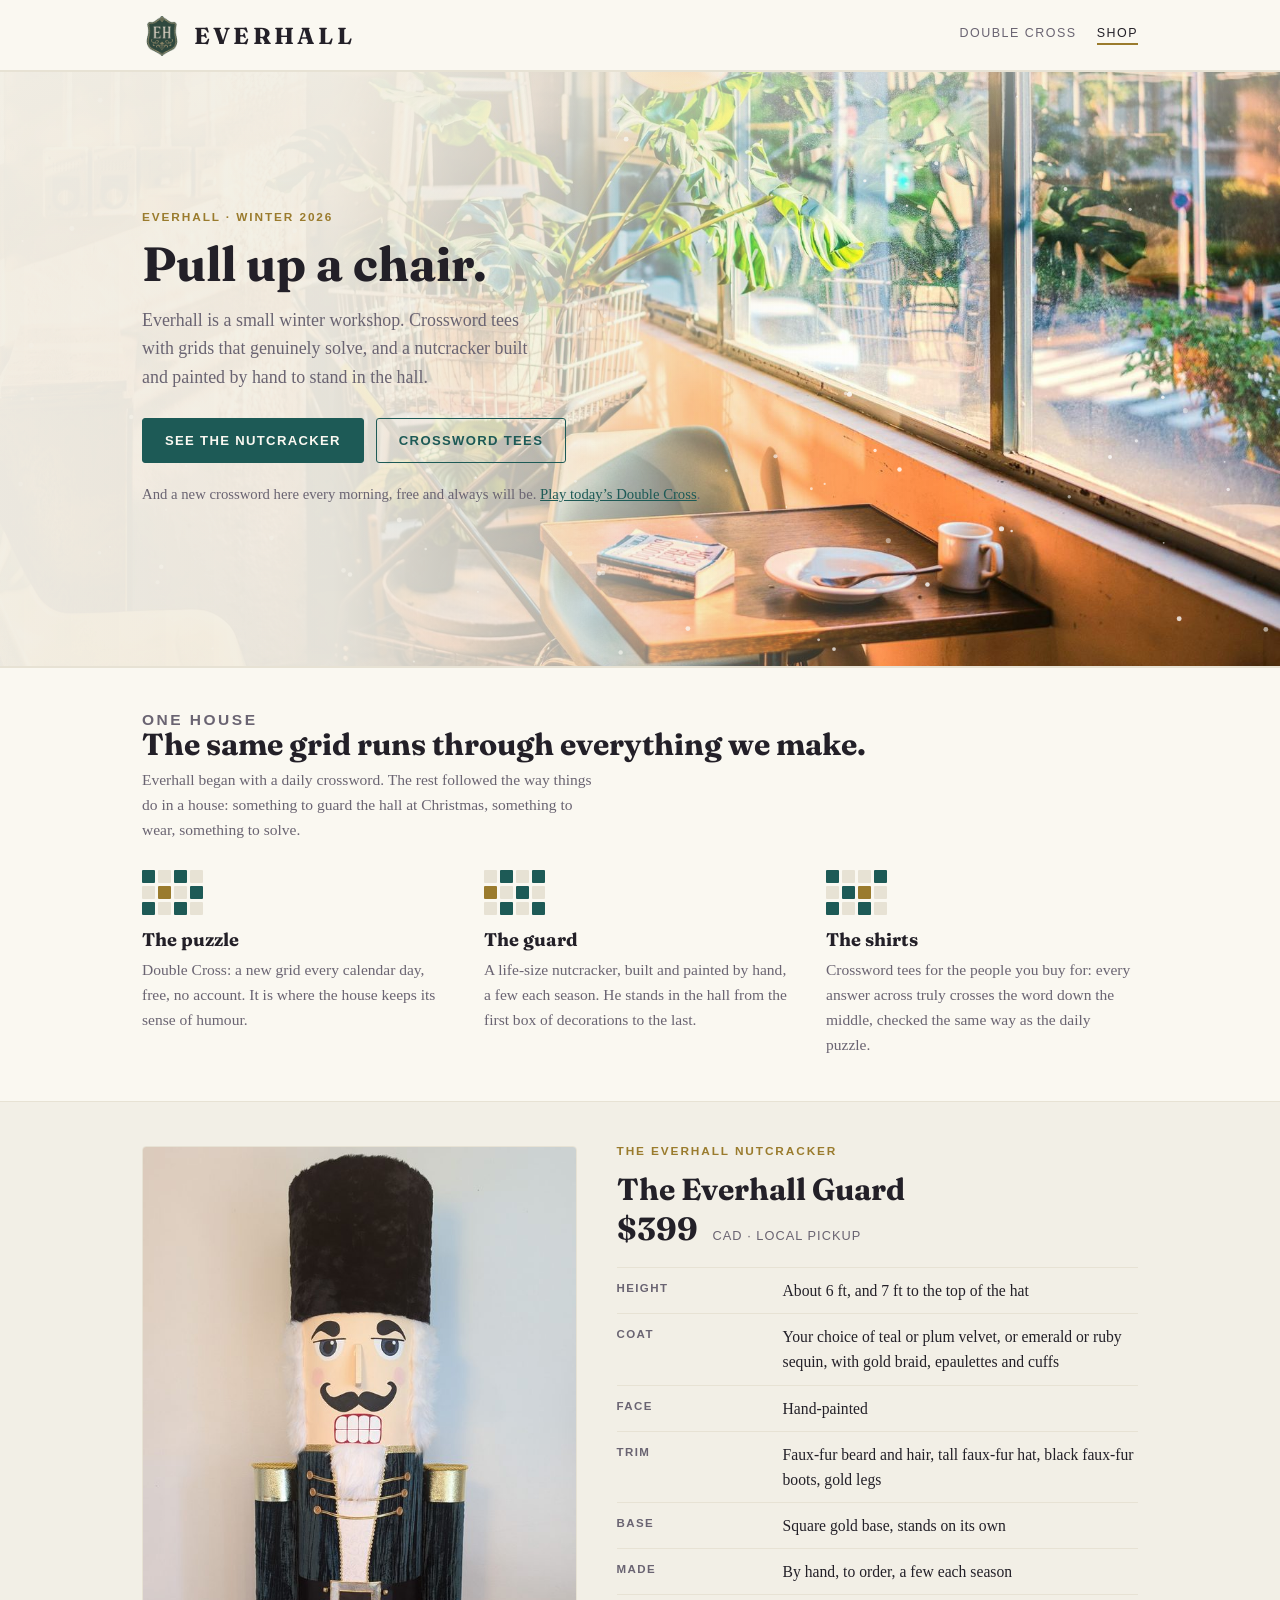
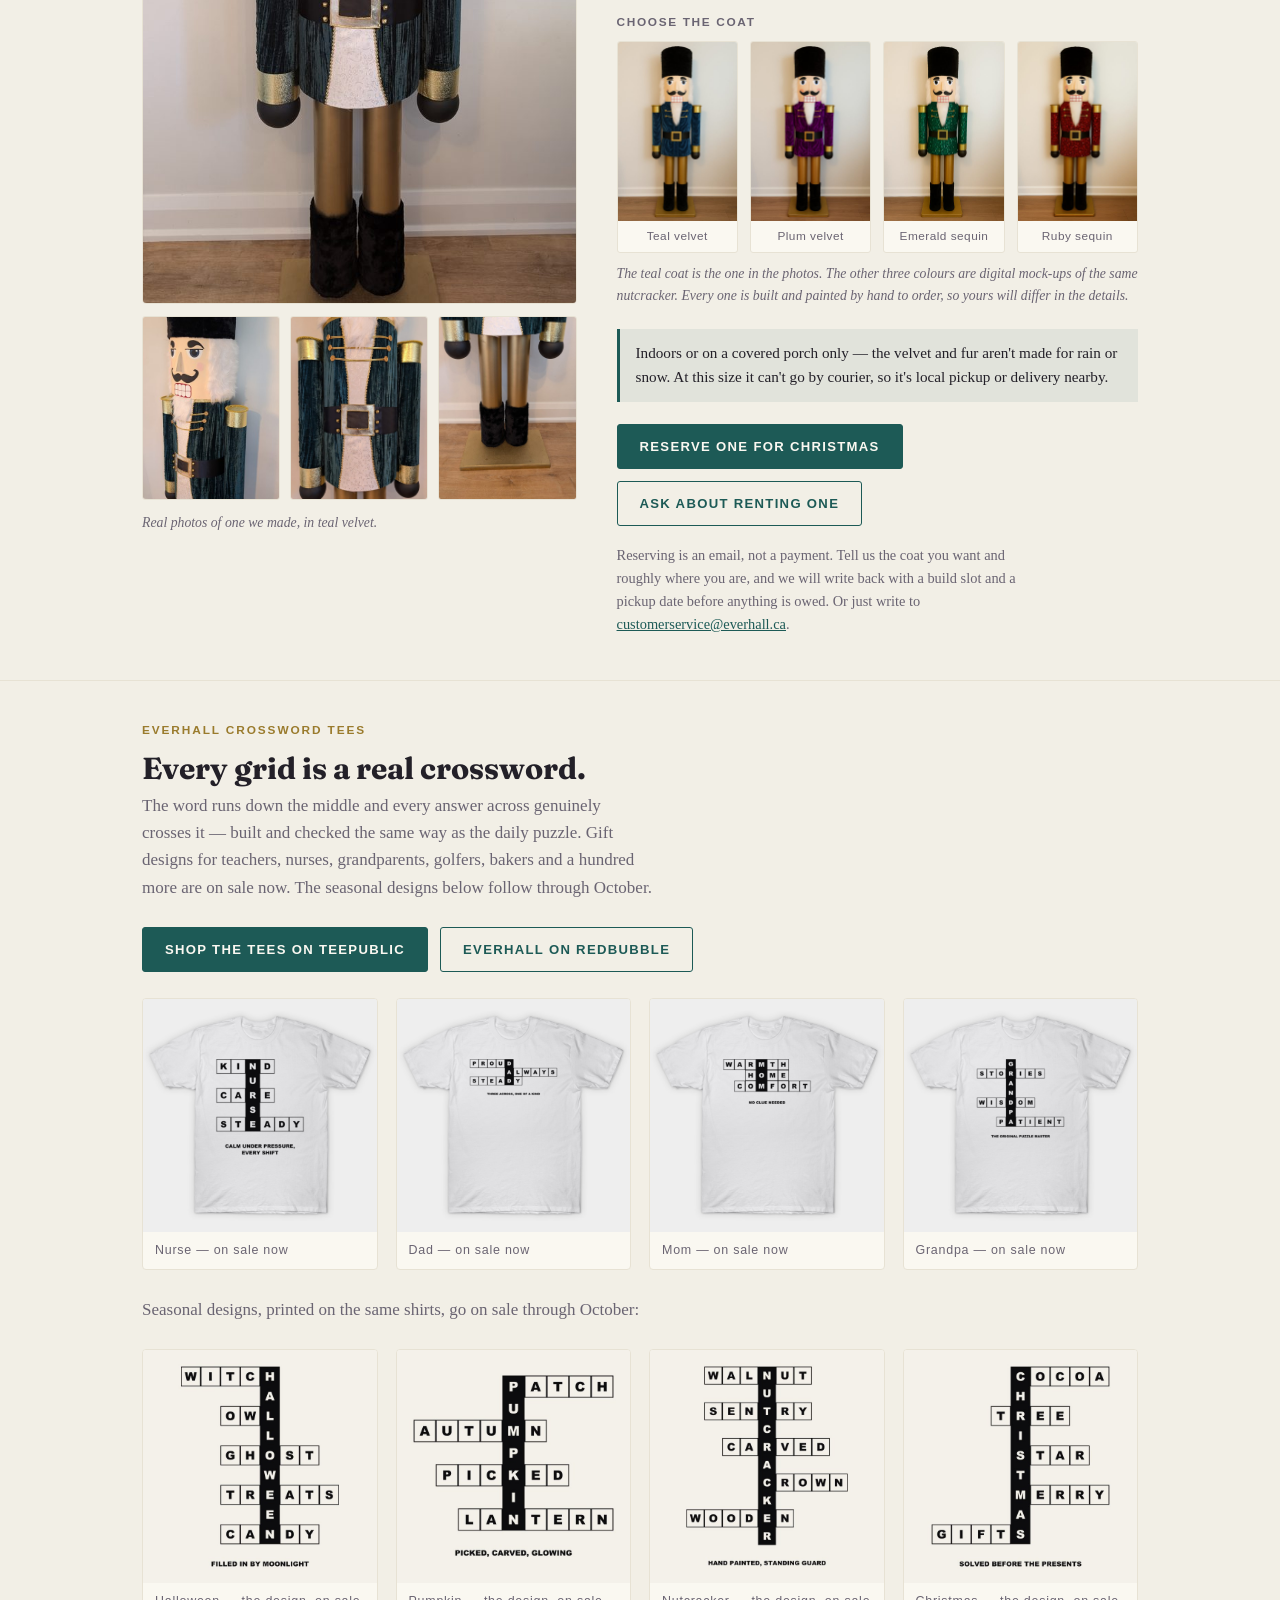
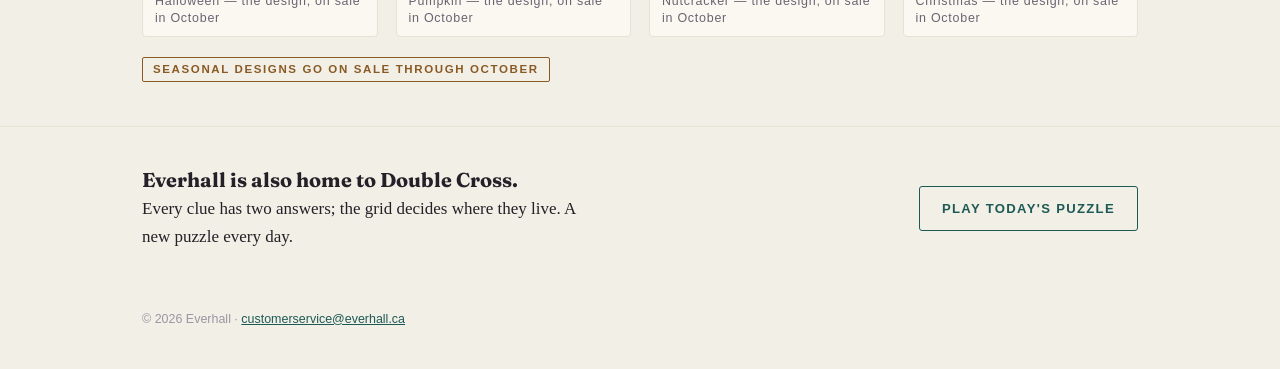
==== shop/index.html @ b8e269f8 "Shop: proper link preview A tall product photo cropped badly in a shared link. Use the hero, and fil" ====
<!doctype html>
<html lang="en">
<head>
<meta charset="utf-8">
<meta name="viewport" content="width=device-width, initial-scale=1">
<title>Everhall — Seasonal Shop</title>
<meta name="description" content="Six-foot hand-painted nutcrackers, made to order for the season, and crossword tees where every grid really works. From Everhall, home of Double Cross.">
<meta name="theme-color" content="#f2efe6">
<link rel="canonical" href="https://everhall.ca/shop/">
<link rel="icon" type="image/png" sizes="32x32" href="/shop/img/favicon-32.png">
<meta property="og:title" content="Everhall — Seasonal Shop">
<meta property="og:type" content="website">
<meta property="og:url" content="https://everhall.ca/shop/">
<meta property="og:description" content="Crossword tees with grids that genuinely solve, and a nutcracker built and painted by hand. From Everhall, home of Double Cross.">
<meta property="og:image" content="https://everhall.ca/shop/img/room-window.jpg">
<meta property="og:image:width" content="1800">
<meta property="og:image:height" content="900">
<meta name="twitter:card" content="summary_large_image">
<link rel="preconnect" href="https://fonts.googleapis.com">
<link rel="preconnect" href="https://fonts.gstatic.com" crossorigin>
<link rel="stylesheet" href="https://fonts.googleapis.com/css2?family=Fraunces:opsz,wght@9..144,500;9..144,700&display=swap">
<style>
:root{
  --paper:#f2efe6; --paper-hi:#faf8f1; --paper-dim:#e7e2d4;
  --ink:#232028; --ink-soft:#6a6472; --ink-faint:#9b95a4;
  --accent:#1d5a56; --accent-wash:#1d5a5614; --gold:#9a7b2d; --ochre:#8a5a24;
  --display:'Fraunces', Georgia, 'Iowan Old Style', serif;
  --serif:'Iowan Old Style','Palatino Linotype',Palatino,Georgia,serif;
  --sans:-apple-system,BlinkMacSystemFont,'Segoe UI',Roboto,Helvetica,Arial,sans-serif;
}
*{box-sizing:border-box}
html{background:var(--paper)}
body{margin:0;background:var(--paper);color:var(--ink);font:17px/1.6 var(--serif);-webkit-font-smoothing:antialiased}
a{color:var(--accent)}
a:focus-visible,.btn:focus-visible{outline:2px solid var(--accent);outline-offset:3px}
.wrap{max-width:1040px;margin:0 auto;padding:0 22px}

/* masthead */
header{border-bottom:1px solid var(--paper-dim);background:var(--paper-hi)}
header .wrap{display:flex;align-items:center;justify-content:space-between;gap:16px;padding-top:16px;padding-bottom:14px}
.mark{display:inline-flex;align-items:center;gap:12px;font:700 1.45rem/1 var(--display);letter-spacing:.14em;text-decoration:none;color:var(--ink)}
.mark img{width:40px;height:40px;display:block}
nav{display:flex;gap:20px;font:500 .78rem/1 var(--sans);letter-spacing:.12em;text-transform:uppercase}
nav a{text-decoration:none;color:var(--ink-soft)}
nav a[aria-current]{color:var(--ink);border-bottom:2px solid var(--gold);padding-bottom:3px}

/* intro */
.intro{padding-top:56px;padding-bottom:34px}
.eyebrow{font:600 .74rem/1 var(--sans);letter-spacing:.16em;text-transform:uppercase;color:var(--gold);margin:0 0 14px}
h1{font:700 clamp(2.1rem,5vw,3.3rem)/1.08 var(--display);margin:0 0 16px;text-wrap:balance;max-width:17ch}
.lede{font-size:1.12rem;color:var(--ink-soft);max-width:58ch;margin:0}

/* sections */
section{padding:44px 0;border-top:1px solid var(--paper-dim)}
h2{font:700 1.9rem/1.15 var(--display);margin:0 0 6px;text-wrap:balance}
.sub{color:var(--ink-soft);margin:0 0 26px;max-width:60ch}

/* the nutcracker */
.nut{display:grid;grid-template-columns:minmax(0,5fr) minmax(0,6fr);gap:40px;align-items:start}
.photo{background:var(--paper-hi);border:1px solid var(--paper-dim);border-radius:4px;padding:18px;display:flex;justify-content:center}
.photo img{display:block;max-height:560px;width:auto;max-width:100%}
.price{font:700 2rem/1 var(--display);margin:4px 0 4px}
.price small{font:500 .8rem/1 var(--sans);letter-spacing:.08em;text-transform:uppercase;color:var(--ink-soft);margin-left:8px}
.facts{list-style:none;padding:0;margin:22px 0;border-top:1px solid var(--paper-dim)}
.facts li{display:grid;grid-template-columns:9.5rem 1fr;gap:14px;padding:10px 0;border-bottom:1px solid var(--paper-dim);font-size:.98rem}
.facts b{font:600 .72rem/1.9 var(--sans);letter-spacing:.12em;text-transform:uppercase;color:var(--ink-soft)}
.gallery{display:grid;gap:12px;position:sticky;top:20px}
.photo.main{margin:0;padding:0;background:var(--paper-hi);border:1px solid var(--paper-dim);border-radius:4px;overflow:hidden}
.photo.main img{width:100%;height:auto;max-height:none;display:block}
.details{display:grid;grid-template-columns:repeat(3,minmax(0,1fr));gap:10px}
.details figure{margin:0;aspect-ratio:3/4;overflow:hidden;border:1px solid var(--paper-dim);border-radius:3px;background:var(--paper-hi)}
.details img{width:100%;height:100%;object-fit:cover;display:block}
.gallery .caveat{margin:0}
.coats-h{font:600 .74rem/1 var(--sans);letter-spacing:.14em;text-transform:uppercase;color:var(--ink-soft);margin:6px 0 12px}
.coats{display:grid;grid-template-columns:repeat(4,minmax(0,1fr));gap:12px}
.coats figure{margin:0;background:var(--paper-hi);border:1px solid var(--paper-dim);border-radius:3px;overflow:hidden}
.coats img{display:block;width:100%;height:auto}
.coats figcaption{font:500 .74rem/1.2 var(--sans);letter-spacing:.04em;color:var(--ink-soft);padding:8px 8px 9px;text-align:center}
.caveat{font-size:.86rem;color:var(--ink-soft);font-style:italic;margin:10px 0 22px}
@media (max-width:560px){.coats{grid-template-columns:repeat(2,minmax(0,1fr))}}
.note{background:var(--accent-wash);border-left:3px solid var(--accent);padding:12px 16px;font-size:.95rem;margin:0 0 22px}
.actions{display:flex;flex-wrap:wrap;gap:12px}
.btn{display:inline-block;font:600 .82rem/1 var(--sans);letter-spacing:.1em;text-transform:uppercase;text-decoration:none;padding:15px 22px;border-radius:3px;border:1.5px solid var(--accent)}
.btn.primary{background:var(--accent);color:var(--paper-hi)}
.btn.ghost{color:var(--accent);background:transparent}

/* tees */
.tees{display:grid;grid-template-columns:repeat(4,minmax(0,1fr));gap:18px}
.tee{margin:0;background:var(--paper-hi);border:1px solid var(--paper-dim);border-radius:4px;overflow:hidden}
.tee img{display:block;width:100%;height:auto}
.tee figcaption{font:500 .78rem/1.3 var(--sans);letter-spacing:.06em;color:var(--ink-soft);padding:10px 12px}
.how{font-size:.9rem;color:var(--ink-soft);margin:18px 0 0;max-width:56ch}
.soon{display:inline-block;font:600 .72rem/1 var(--sans);letter-spacing:.14em;text-transform:uppercase;color:var(--ochre);border:1px solid currentColor;padding:6px 10px;border-radius:2px;margin-top:20px}

/* hero: a garlanded shop window in daylight, lamps on inside, snow falling across it.
   Light treatment -- the headline is ink on paper, so the photograph stays as bright as it was
   shot instead of being dimmed to carry cream text. The snow sits UNDER the paper wash, which is
   why the flakes fade out on the left rather than speckling the words. */
.hero{position:relative;overflow:hidden;background:var(--paper);color:var(--ink);border-bottom:1px solid var(--paper-dim)}
.hero .scene{position:absolute;inset:0;width:100%;height:100%;object-fit:cover;object-position:62% 52%;display:block;z-index:0}
.hero canvas{position:absolute;inset:0;width:100%;height:100%;display:block;pointer-events:none;z-index:1}
.hero::after{content:'';position:absolute;inset:0;z-index:2;pointer-events:none;background:linear-gradient(90deg,rgba(242,239,230,.97) 0%,rgba(242,239,230,.94) 26%,rgba(242,239,230,.72) 44%,rgba(242,239,230,.18) 62%,rgba(242,239,230,0) 78%),linear-gradient(180deg,rgba(242,239,230,.5) 0%,rgba(242,239,230,0) 30%)}
.hero .wrap{position:relative;z-index:3;padding-top:clamp(64px,7.5vw,96px);padding-bottom:clamp(76px,9vw,116px)}
.hero h1{max-width:15ch;margin-bottom:16px;font-size:clamp(2rem,4.4vw,3rem)}
.hero .lede{max-width:46ch}
.hero .actions{margin-top:26px}
.hero .btn.primary{background:var(--accent);border-color:var(--accent);color:var(--paper-hi)}
.hero .under{margin:20px 0 0;font-size:.92rem;color:var(--ink-soft)}
@media (max-width:900px){.hero .lede{max-width:34ch}}
@media (max-width:760px){.hero .wrap{padding-top:52px;padding-bottom:72px}
  .hero .lede{max-width:none}
  .hero::after{background:linear-gradient(180deg,rgba(242,239,230,.97) 0%,rgba(242,239,230,.92) 52%,rgba(242,239,230,.6) 100%)}
  .hero .scene{object-position:58% 54%}}

/* one house: the thread between the three things */
.thread{background:var(--paper-hi)}
.thread .cols{display:grid;grid-template-columns:repeat(3,minmax(0,1fr));gap:30px;margin-top:28px}
.thread h3{font:700 1.14rem/1.25 var(--display);margin:14px 0 6px}
.thread p{margin:0;color:var(--ink-soft);font-size:.97rem}
.thread .sq{display:grid;grid-template-columns:repeat(4,13px);grid-auto-rows:13px;gap:3px}
.thread .sq i{background:var(--paper-dim);border-radius:1px}
.thread .sq i.on{background:var(--accent)}
.thread .sq i.gold{background:var(--gold)}
@media (max-width:760px){.thread .cols{grid-template-columns:1fr;gap:24px}}

/* play */
.play{padding:40px 0 60px;border-top:1px solid var(--paper-dim)}
.play .wrap{display:flex;flex-wrap:wrap;align-items:center;justify-content:space-between;gap:18px}
.play p{margin:0;max-width:52ch}
.play strong{font:700 1.25rem/1.3 var(--display)}
footer{font:500 .78rem/1.5 var(--sans);color:var(--ink-faint);padding:0 0 40px}

@media (max-width:760px){
  .nut{grid-template-columns:1fr;gap:26px}
  .gallery{position:static}
  .tees{grid-template-columns:repeat(2,minmax(0,1fr))}
  .facts li{grid-template-columns:7.5rem 1fr}
}
</style>
</head>
<body>

<header>
  <div class="wrap">
    <a class="mark" href="/shop/"><img src="img/everhall-crest-96.png" alt="" width="40" height="40">EVERHALL</a>
    <nav aria-label="Everhall">
      <a href="/">Double Cross</a>
      <a href="/shop/" aria-current="page">Shop</a>
    </nav>
  </div>
</header>

<main>
  <section class="hero" aria-label="Everhall">
    <canvas id="snow" aria-hidden="true"></canvas>
    <img class="scene" src="img/room-window.jpg"
         srcset="img/room-window-sm.jpg 1000w, img/room-window.jpg 1800w" sizes="100vw"
         width="1800" height="900" fetchpriority="high"
         alt="A table by a cafe window on a winter afternoon: a mug, a folded magazine and a spill of plants">
    <div class="wrap">
      <p class="eyebrow">Everhall &middot; winter 2026</p>
      <h1>Pull up a chair.</h1>
      <p class="lede">Everhall is a small winter workshop. Crossword tees with grids that genuinely
      solve, and a nutcracker built and painted by hand to stand in the hall.</p>
      <div class="actions">
        <a class="btn primary" href="#nutcracker">See the nutcracker</a>
        <a class="btn ghost" href="#tees">Crossword tees</a>
      </div>
      <p class="under">And a new crossword here every morning, free and always will be. <a href="/">Play today&rsquo;s Double Cross</a>.</p>
    </div>
  </section>

  <section class="thread">
    <div class="wrap">
      <p class="eyebrow">One house</p>
      <h2>The same grid runs through everything we make.</h2>
      <p class="sub">Everhall began with a daily crossword. The rest followed the way things do in a house:
      something to guard the hall at Christmas, something to wear, something to solve.</p>
      <div class="cols">
        <div>
          <div class="sq" aria-hidden="true"><i class="on"></i><i></i><i class="on"></i><i></i><i></i><i class="gold"></i><i></i><i class="on"></i><i class="on"></i><i></i><i class="on"></i><i></i></div>
          <h3>The puzzle</h3>
          <p>Double Cross: a new grid every calendar day, free, no account. It is where the house keeps its
          sense of humour.</p>
        </div>
        <div>
          <div class="sq" aria-hidden="true"><i></i><i class="on"></i><i></i><i class="on"></i><i class="gold"></i><i></i><i class="on"></i><i></i><i></i><i class="on"></i><i></i><i class="on"></i></div>
          <h3>The guard</h3>
          <p>A life-size nutcracker, built and painted by hand, a few each season. He stands in the hall from
          the first box of decorations to the last.</p>
        </div>
        <div>
          <div class="sq" aria-hidden="true"><i class="on"></i><i></i><i></i><i class="on"></i><i></i><i class="on"></i><i class="gold"></i><i></i><i class="on"></i><i></i><i class="on"></i><i></i></div>
          <h3>The shirts</h3>
          <p>Crossword tees for the people you buy for: every answer across truly crosses the word down the
          middle, checked the same way as the daily puzzle.</p>
        </div>
      </div>
    </div>
  </section>

  <section id="nutcracker">
    <div class="wrap nut">
      <div class="gallery">
        <figure class="photo main"><img src="img/nut-front.jpg" alt="The Everhall nutcracker in teal velvet, standing about six feet tall in a living room" width="630" height="1100"></figure>
        <div class="details">
          <figure><img src="img/nut-angle.jpg" alt="Three-quarter view showing the hand-painted face and faux-fur beard" width="354" height="800" loading="lazy"></figure>
          <figure><img src="img/nut-coat.jpg" alt="Close-up of the teal velvet coat, gold braid, epaulettes and belt buckle" width="717" height="800" loading="lazy"></figure>
          <figure><img src="img/nut-base.jpg" alt="Gold legs, black faux-fur boots and the square gold base" width="753" height="800" loading="lazy"></figure>
        </div>
        <p class="caveat">Real photos of one we made, in teal velvet.</p>
      </div>
      <div>
        <p class="eyebrow">The Everhall Nutcracker</p>
        <h2>The Everhall Guard</h2>
        <p class="price">$399 <small>CAD · local pickup</small></p>

        <ul class="facts">
          <li><b>Height</b><span>About 6 ft, and 7 ft to the top of the hat</span></li>
          <li><b>Coat</b><span>Your choice of teal or plum velvet, or emerald or ruby sequin, with gold braid, epaulettes and cuffs</span></li>
          <li><b>Face</b><span>Hand-painted</span></li>
          <li><b>Trim</b><span>Faux-fur beard and hair, tall faux-fur hat, black faux-fur boots, gold legs</span></li>
          <li><b>Base</b><span>Square gold base, stands on its own</span></li>
          <li><b>Made</b><span>By hand, to order, a few each season</span></li>
        </ul>

        <h3 class="coats-h">Choose the coat</h3>
        <div class="coats">
          <figure><img src="img/coat-teal.jpg" alt="The Everhall nutcracker, coat digitally mocked up in a teal velvet coat" width="480" height="720" loading="lazy"><figcaption>Teal velvet</figcaption></figure>
          <figure><img src="img/coat-plum.jpg" alt="The Everhall nutcracker, coat digitally mocked up in a plum velvet coat" width="480" height="720" loading="lazy"><figcaption>Plum velvet</figcaption></figure>
          <figure><img src="img/coat-emerald.jpg" alt="The Everhall nutcracker, coat digitally mocked up in an emerald sequin coat" width="480" height="720" loading="lazy"><figcaption>Emerald sequin</figcaption></figure>
          <figure><img src="img/coat-ruby.jpg" alt="The Everhall nutcracker, coat digitally mocked up in a ruby sequin coat" width="480" height="720" loading="lazy"><figcaption>Ruby sequin</figcaption></figure>
        </div>
        <p class="caveat">The teal coat is the one in the photos. The other three colours are digital mock-ups
        of the same nutcracker. Every one is built and painted by hand to order, so yours will differ in the details.</p>

        <p class="note">Indoors or on a covered porch only — the velvet and fur aren't made for rain or snow.
        At this size it can't go by courier, so it's local pickup or delivery nearby.</p>

        <div class="actions">
          <a class="btn primary" href="mailto:customerservice@everhall.ca?subject=Nutcracker%20reservation&amp;body=Which%20coat%3A%20teal%20velvet%20%2F%20plum%20velvet%20%2F%20emerald%20sequin%20%2F%20ruby%20sequin%0D%0AWhere%20you%20are%20%28town%20or%20area%29%3A%0D%0AWhen%20you%20would%20like%20it%20by%3A%0D%0A%0D%0AAnything%20else%3A%0D%0A">Reserve one for Christmas</a>
          <a class="btn ghost" href="mailto:customerservice@everhall.ca?subject=Nutcracker%20rental&amp;body=Which%20coat%20you%20would%20like%3A%0D%0AWhere%20you%20are%20%28town%20or%20area%29%3A%0D%0ADates%20you%20need%20it%3A%0D%0A%0D%0AWhat%20it%20is%20for%20%28shop%2C%20party%2C%20photos%29%3A%0D%0A">Ask about renting one</a>
        </div>
        <p class="how">Reserving is an email, not a payment. Tell us the coat you want and roughly where you
        are, and we will write back with a build slot and a pickup date before anything is owed. Or just write to
        <a href="mailto:customerservice@everhall.ca">customerservice@everhall.ca</a>.</p>
      </div>
    </div>
  </section>

  <section id="tees">
    <div class="wrap">
      <p class="eyebrow">Everhall crossword tees</p>
      <h2>Every grid is a real crossword.</h2>
      <p class="sub">The word runs down the middle and every answer across genuinely crosses it — built and
      checked the same way as the daily puzzle. Gift designs for teachers, nurses, grandparents, golfers,
      bakers and a hundred more are on sale now. The seasonal designs below follow through October.</p>
      <div class="actions" style="margin:0 0 26px">
        <a class="btn primary" href="https://www.teepublic.com/user/everhall">Shop the tees on TeePublic</a>
        <a class="btn ghost" href="https://www.redbubble.com/people/everhall/shop">Everhall on Redbubble</a>
      </div>
      <div class="tees">
        <figure class="tee"><a href="https://www.teepublic.com/t-shirt/99139245-nurse-crossword-puzzle-grid-gift"><img src="img/shirt-nurse.jpg" alt="White t-shirt printed with a crossword built on the word NURSE" width="630" height="630" loading="lazy"></a><figcaption>Nurse &mdash; on sale now</figcaption></figure>
        <figure class="tee"><a href="https://www.teepublic.com/t-shirt/99138110-dad-crossword-puzzle-grid-gift"><img src="img/shirt-dad.jpg" alt="White t-shirt printed with a crossword built on the word DAD" width="630" height="630" loading="lazy"></a><figcaption>Dad &mdash; on sale now</figcaption></figure>
        <figure class="tee"><a href="https://www.teepublic.com/t-shirt/99138108-mom-crossword-puzzle-grid-gift"><img src="img/shirt-mom.jpg" alt="White t-shirt printed with a crossword built on the word MOM" width="630" height="630" loading="lazy"></a><figcaption>Mom &mdash; on sale now</figcaption></figure>
        <figure class="tee"><a href="https://www.teepublic.com/t-shirt/99138107-grandpa-crossword-puzzle-grid-gift"><img src="img/shirt-grandpa.jpg" alt="White t-shirt printed with a crossword built on the word GRANDPA" width="630" height="630" loading="lazy"></a><figcaption>Grandpa &mdash; on sale now</figcaption></figure>
      </div>
      <p class="sub" style="margin-top:26px">Seasonal designs, printed on the same shirts, go on sale through October:</p>
      <div class="tees">
        <figure class="tee"><img src="img/art-halloween.jpg" alt="Crossword design built on the word HALLOWEEN" width="630" height="630" loading="lazy"><figcaption>Halloween &mdash; the design, on sale in October</figcaption></figure>
        <figure class="tee"><img src="img/art-pumpkin.jpg" alt="Crossword design built on the word PUMPKIN" width="630" height="630" loading="lazy"><figcaption>Pumpkin &mdash; the design, on sale in October</figcaption></figure>
        <figure class="tee"><img src="img/art-nutcracker.jpg" alt="Crossword design built on the word NUTCRACKER" width="630" height="630" loading="lazy"><figcaption>Nutcracker &mdash; the design, on sale in October</figcaption></figure>
        <figure class="tee"><img src="img/art-christmas.jpg" alt="Crossword design built on the word CHRISTMAS" width="630" height="630" loading="lazy"><figcaption>Christmas &mdash; the design, on sale in October</figcaption></figure>
      </div>
      <span class="soon">Seasonal designs go on sale through October</span>
    </div>
  </section>
</main>

<div class="play">
  <div class="wrap">
    <p><strong>Everhall is also home to Double Cross.</strong><br>
    Every clue has two answers; the grid decides where they live. A new puzzle every day.</p>
    <a class="btn ghost" href="/">Play today's puzzle</a>
  </div>
</div>

<footer><div class="wrap">© 2026 Everhall · <a href="mailto:customerservice@everhall.ca">customerservice@everhall.ca</a></div></footer>
<script>
(function () {

  var c = document.getElementById('snow');
  if (!c || !c.getContext) return;
  var reduce = window.matchMedia('(prefers-reduced-motion: reduce)');
  var ctx = c.getContext('2d'), flakes = [], raf = null, w = 0, h = 0;
  function size() {
    var r = c.getBoundingClientRect(), d = Math.min(window.devicePixelRatio || 1, 2);
    w = r.width; h = r.height;
    c.width = Math.round(w * d); c.height = Math.round(h * d);
    ctx.setTransform(d, 0, 0, d, 0, 0);
    var n = Math.round(Math.min(90, w / 14));
    flakes = [];
    for (var i = 0; i < n; i++) {
      flakes.push({ x: Math.random() * w, y: Math.random() * h, r: 0.7 + Math.random() * 1.9,
                    s: 0.18 + Math.random() * 0.5, d: Math.random() * 6.28,
                    o: 0.45 + Math.random() * 0.45 });
    }
  }
  function frame() {
    ctx.clearRect(0, 0, w, h);
    for (var i = 0; i < flakes.length; i++) {
      var f = flakes[i];
      f.y += f.s; f.d += 0.006; f.x += Math.sin(f.d) * 0.25;
      if (f.y > h + 4) { f.y = -4; f.x = Math.random() * w; }
      ctx.globalAlpha = f.o; ctx.fillStyle = '#ffffff';
      ctx.beginPath(); ctx.arc(f.x, f.y, f.r, 0, 6.283); ctx.fill();
    }
    ctx.globalAlpha = 1;
    raf = requestAnimationFrame(frame);
  }
  function start() {
    if (raf || reduce.matches || document.hidden) return;
    size(); raf = requestAnimationFrame(frame);
  }
  function stop() {
    if (raf) { cancelAnimationFrame(raf); raf = null; }
    if (w && h) ctx.clearRect(0, 0, w, h);
  }
  window.addEventListener('resize', function () { if (raf) { stop(); start(); } });
  document.addEventListener('visibilitychange', function () { if (document.hidden) { stop(); } else { start(); } });
  if (reduce.addEventListener) {
    reduce.addEventListener('change', function () { if (reduce.matches) { stop(); } else { start(); } });
  }
  start();
})();
</script>
</body>
</html>
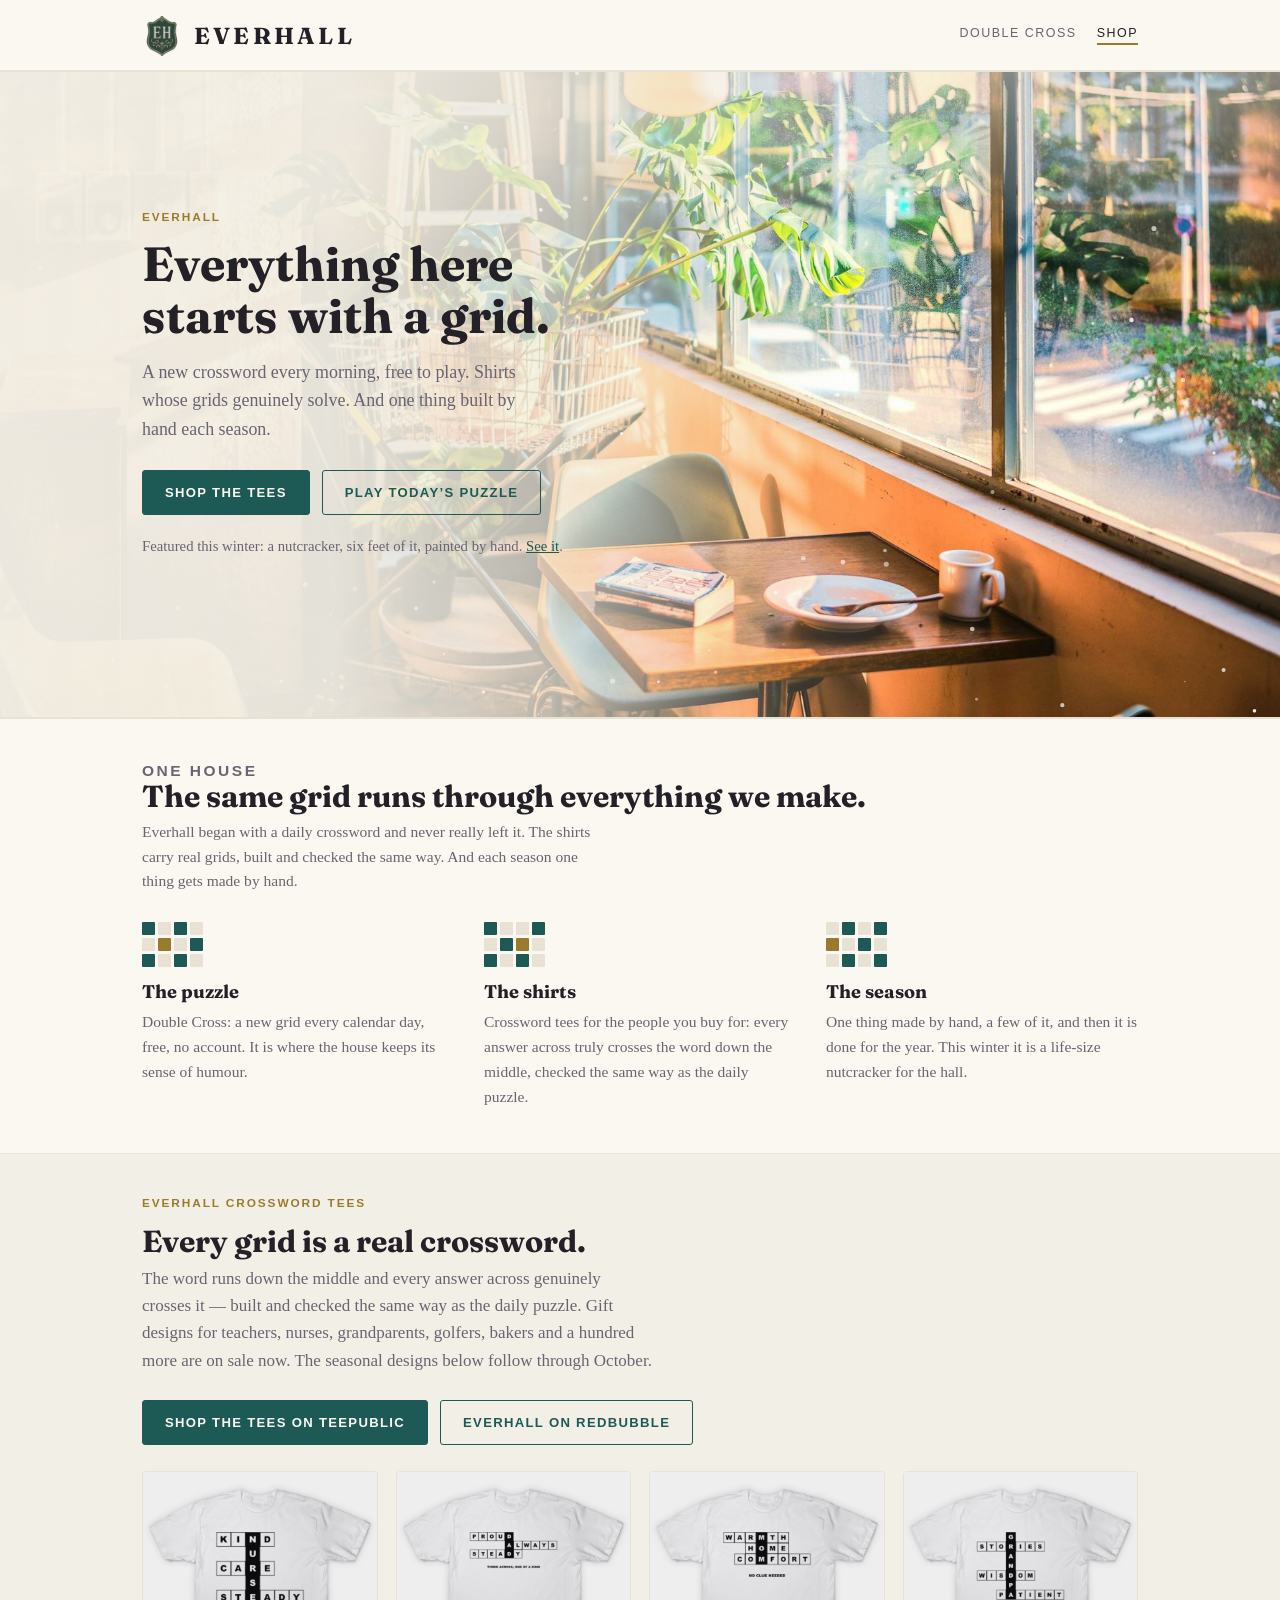
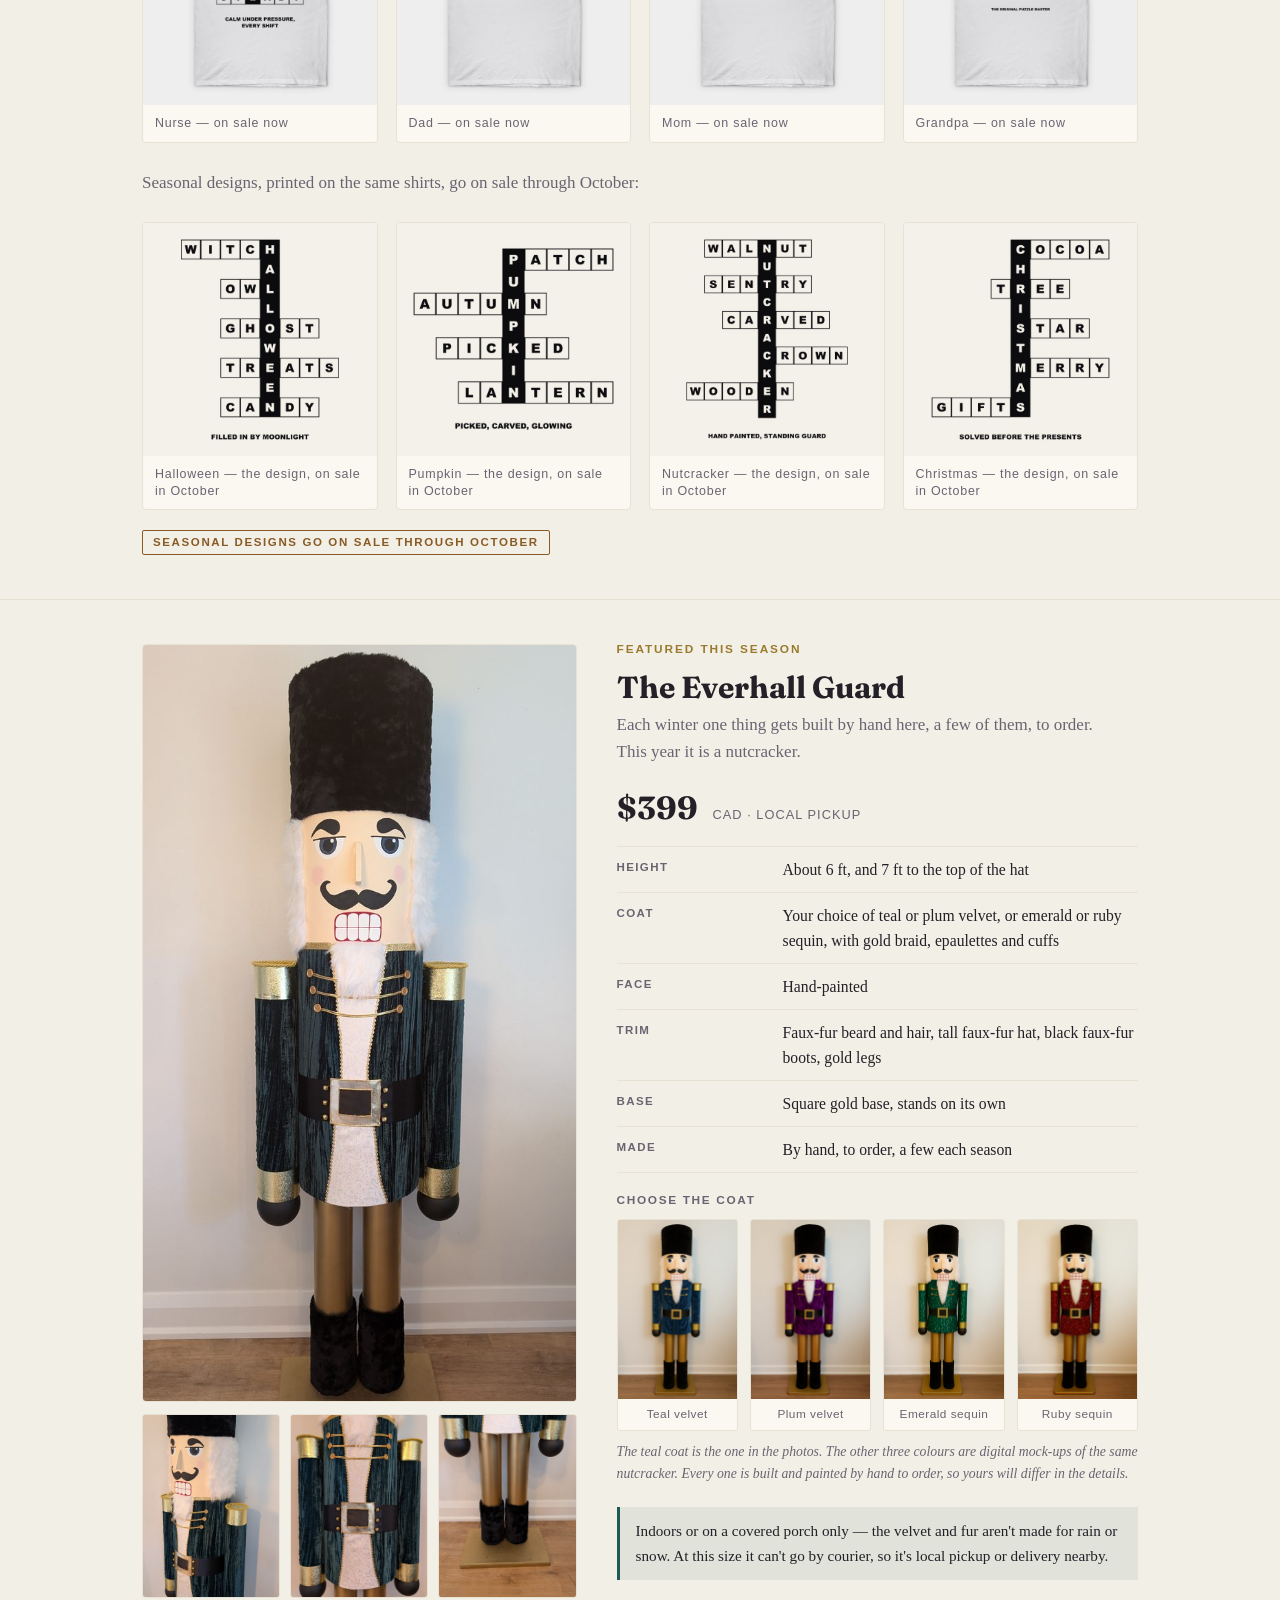
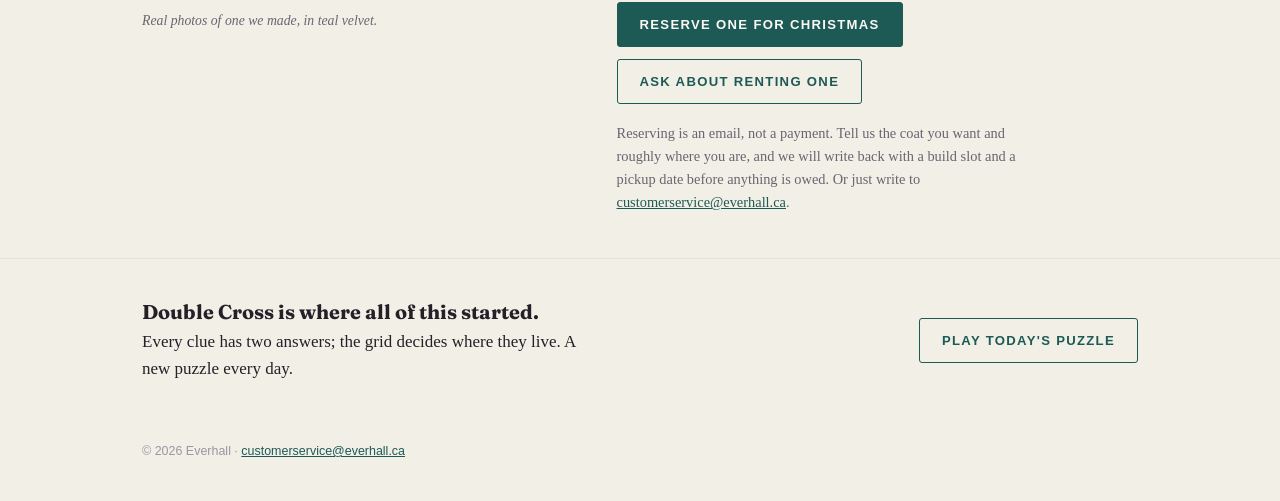
==== commit bbd4e65b: "Shop: Everhall is the grid, the nutcracker is this season's feature The intro kept introducing a win" ====
--- a/shop/index.html
+++ b/shop/index.html
@@ -158,15 +158,16 @@
          width="1800" height="900" fetchpriority="high"
          alt="A table by a cafe window on a winter afternoon: a mug, a folded magazine and a spill of plants">
     <div class="wrap">
-      <p class="eyebrow">Everhall &middot; winter 2026</p>
-      <h1>Pull up a chair.</h1>
-      <p class="lede">Everhall is a small winter workshop. Crossword tees with grids that genuinely
-      solve, and a nutcracker built and painted by hand to stand in the hall.</p>
+      <p class="eyebrow">Everhall</p>
+      <h1>Everything here starts with a grid.</h1>
+      <p class="lede">A new crossword every morning, free to play. Shirts whose grids genuinely solve.
+      And one thing built by hand each season.</p>
       <div class="actions">
-        <a class="btn primary" href="#nutcracker">See the nutcracker</a>
-        <a class="btn ghost" href="#tees">Crossword tees</a>
-      </div>
-      <p class="under">And a new crossword here every morning, free and always will be. <a href="/">Play today&rsquo;s Double Cross</a>.</p>
+        <a class="btn primary" href="#tees">Shop the tees</a>
+        <a class="btn ghost" href="/">Play today&rsquo;s puzzle</a>
+      </div>
+      <p class="under">Featured this winter: a nutcracker, six feet of it, painted by hand.
+      <a href="#nutcracker">See it</a>.</p>
     </div>
   </section>
 
@@ -174,8 +175,8 @@
     <div class="wrap">
       <p class="eyebrow">One house</p>
       <h2>The same grid runs through everything we make.</h2>
-      <p class="sub">Everhall began with a daily crossword. The rest followed the way things do in a house:
-      something to guard the hall at Christmas, something to wear, something to solve.</p>
+      <p class="sub">Everhall began with a daily crossword and never really left it. The shirts carry real
+      grids, built and checked the same way. And each season one thing gets made by hand.</p>
       <div class="cols">
         <div>
           <div class="sq" aria-hidden="true"><i class="on"></i><i></i><i class="on"></i><i></i><i></i><i class="gold"></i><i></i><i class="on"></i><i class="on"></i><i></i><i class="on"></i><i></i></div>
@@ -184,66 +185,17 @@
           sense of humour.</p>
         </div>
         <div>
-          <div class="sq" aria-hidden="true"><i></i><i class="on"></i><i></i><i class="on"></i><i class="gold"></i><i></i><i class="on"></i><i></i><i></i><i class="on"></i><i></i><i class="on"></i></div>
-          <h3>The guard</h3>
-          <p>A life-size nutcracker, built and painted by hand, a few each season. He stands in the hall from
-          the first box of decorations to the last.</p>
-        </div>
-        <div>
           <div class="sq" aria-hidden="true"><i class="on"></i><i></i><i></i><i class="on"></i><i></i><i class="on"></i><i class="gold"></i><i></i><i class="on"></i><i></i><i class="on"></i><i></i></div>
           <h3>The shirts</h3>
           <p>Crossword tees for the people you buy for: every answer across truly crosses the word down the
           middle, checked the same way as the daily puzzle.</p>
         </div>
-      </div>
-    </div>
-  </section>
-
-  <section id="nutcracker">
-    <div class="wrap nut">
-      <div class="gallery">
-        <figure class="photo main"><img src="img/nut-front.jpg" alt="The Everhall nutcracker in teal velvet, standing about six feet tall in a living room" width="630" height="1100"></figure>
-        <div class="details">
-          <figure><img src="img/nut-angle.jpg" alt="Three-quarter view showing the hand-painted face and faux-fur beard" width="354" height="800" loading="lazy"></figure>
-          <figure><img src="img/nut-coat.jpg" alt="Close-up of the teal velvet coat, gold braid, epaulettes and belt buckle" width="717" height="800" loading="lazy"></figure>
-          <figure><img src="img/nut-base.jpg" alt="Gold legs, black faux-fur boots and the square gold base" width="753" height="800" loading="lazy"></figure>
-        </div>
-        <p class="caveat">Real photos of one we made, in teal velvet.</p>
-      </div>
-      <div>
-        <p class="eyebrow">The Everhall Nutcracker</p>
-        <h2>The Everhall Guard</h2>
-        <p class="price">$399 <small>CAD · local pickup</small></p>
-
-        <ul class="facts">
-          <li><b>Height</b><span>About 6 ft, and 7 ft to the top of the hat</span></li>
-          <li><b>Coat</b><span>Your choice of teal or plum velvet, or emerald or ruby sequin, with gold braid, epaulettes and cuffs</span></li>
-          <li><b>Face</b><span>Hand-painted</span></li>
-          <li><b>Trim</b><span>Faux-fur beard and hair, tall faux-fur hat, black faux-fur boots, gold legs</span></li>
-          <li><b>Base</b><span>Square gold base, stands on its own</span></li>
-          <li><b>Made</b><span>By hand, to order, a few each season</span></li>
-        </ul>
-
-        <h3 class="coats-h">Choose the coat</h3>
-        <div class="coats">
-          <figure><img src="img/coat-teal.jpg" alt="The Everhall nutcracker, coat digitally mocked up in a teal velvet coat" width="480" height="720" loading="lazy"><figcaption>Teal velvet</figcaption></figure>
-          <figure><img src="img/coat-plum.jpg" alt="The Everhall nutcracker, coat digitally mocked up in a plum velvet coat" width="480" height="720" loading="lazy"><figcaption>Plum velvet</figcaption></figure>
-          <figure><img src="img/coat-emerald.jpg" alt="The Everhall nutcracker, coat digitally mocked up in an emerald sequin coat" width="480" height="720" loading="lazy"><figcaption>Emerald sequin</figcaption></figure>
-          <figure><img src="img/coat-ruby.jpg" alt="The Everhall nutcracker, coat digitally mocked up in a ruby sequin coat" width="480" height="720" loading="lazy"><figcaption>Ruby sequin</figcaption></figure>
-        </div>
-        <p class="caveat">The teal coat is the one in the photos. The other three colours are digital mock-ups
-        of the same nutcracker. Every one is built and painted by hand to order, so yours will differ in the details.</p>
-
-        <p class="note">Indoors or on a covered porch only — the velvet and fur aren't made for rain or snow.
-        At this size it can't go by courier, so it's local pickup or delivery nearby.</p>
-
-        <div class="actions">
-          <a class="btn primary" href="mailto:customerservice@everhall.ca?subject=Nutcracker%20reservation&amp;body=Which%20coat%3A%20teal%20velvet%20%2F%20plum%20velvet%20%2F%20emerald%20sequin%20%2F%20ruby%20sequin%0D%0AWhere%20you%20are%20%28town%20or%20area%29%3A%0D%0AWhen%20you%20would%20like%20it%20by%3A%0D%0A%0D%0AAnything%20else%3A%0D%0A">Reserve one for Christmas</a>
-          <a class="btn ghost" href="mailto:customerservice@everhall.ca?subject=Nutcracker%20rental&amp;body=Which%20coat%20you%20would%20like%3A%0D%0AWhere%20you%20are%20%28town%20or%20area%29%3A%0D%0ADates%20you%20need%20it%3A%0D%0A%0D%0AWhat%20it%20is%20for%20%28shop%2C%20party%2C%20photos%29%3A%0D%0A">Ask about renting one</a>
-        </div>
-        <p class="how">Reserving is an email, not a payment. Tell us the coat you want and roughly where you
-        are, and we will write back with a build slot and a pickup date before anything is owed. Or just write to
-        <a href="mailto:customerservice@everhall.ca">customerservice@everhall.ca</a>.</p>
+        <div>
+          <div class="sq" aria-hidden="true"><i></i><i class="on"></i><i></i><i class="on"></i><i class="gold"></i><i></i><i class="on"></i><i></i><i></i><i class="on"></i><i></i><i class="on"></i></div>
+          <h3>The season</h3>
+          <p>One thing made by hand, a few of it, and then it is done for the year. This winter it is a
+          life-size nutcracker for the hall.</p>
+        </div>
       </div>
     </div>
   </section>
@@ -275,11 +227,62 @@
       <span class="soon">Seasonal designs go on sale through October</span>
     </div>
   </section>
+
+  <section id="nutcracker">
+    <div class="wrap nut">
+      <div class="gallery">
+        <figure class="photo main"><img src="img/nut-front.jpg" alt="The Everhall nutcracker in teal velvet, standing about six feet tall in a living room" width="630" height="1100"></figure>
+        <div class="details">
+          <figure><img src="img/nut-angle.jpg" alt="Three-quarter view showing the hand-painted face and faux-fur beard" width="354" height="800" loading="lazy"></figure>
+          <figure><img src="img/nut-coat.jpg" alt="Close-up of the teal velvet coat, gold braid, epaulettes and belt buckle" width="717" height="800" loading="lazy"></figure>
+          <figure><img src="img/nut-base.jpg" alt="Gold legs, black faux-fur boots and the square gold base" width="753" height="800" loading="lazy"></figure>
+        </div>
+        <p class="caveat">Real photos of one we made, in teal velvet.</p>
+      </div>
+      <div>
+        <p class="eyebrow">Featured this season</p>
+        <h2>The Everhall Guard</h2>
+        <p class="sub">Each winter one thing gets built by hand here, a few of them, to order.
+        This year it is a nutcracker.</p>
+        <p class="price">$399 <small>CAD · local pickup</small></p>
+
+        <ul class="facts">
+          <li><b>Height</b><span>About 6 ft, and 7 ft to the top of the hat</span></li>
+          <li><b>Coat</b><span>Your choice of teal or plum velvet, or emerald or ruby sequin, with gold braid, epaulettes and cuffs</span></li>
+          <li><b>Face</b><span>Hand-painted</span></li>
+          <li><b>Trim</b><span>Faux-fur beard and hair, tall faux-fur hat, black faux-fur boots, gold legs</span></li>
+          <li><b>Base</b><span>Square gold base, stands on its own</span></li>
+          <li><b>Made</b><span>By hand, to order, a few each season</span></li>
+        </ul>
+
+        <h3 class="coats-h">Choose the coat</h3>
+        <div class="coats">
+          <figure><img src="img/coat-teal.jpg" alt="The Everhall nutcracker, coat digitally mocked up in a teal velvet coat" width="480" height="720" loading="lazy"><figcaption>Teal velvet</figcaption></figure>
+          <figure><img src="img/coat-plum.jpg" alt="The Everhall nutcracker, coat digitally mocked up in a plum velvet coat" width="480" height="720" loading="lazy"><figcaption>Plum velvet</figcaption></figure>
+          <figure><img src="img/coat-emerald.jpg" alt="The Everhall nutcracker, coat digitally mocked up in an emerald sequin coat" width="480" height="720" loading="lazy"><figcaption>Emerald sequin</figcaption></figure>
+          <figure><img src="img/coat-ruby.jpg" alt="The Everhall nutcracker, coat digitally mocked up in a ruby sequin coat" width="480" height="720" loading="lazy"><figcaption>Ruby sequin</figcaption></figure>
+        </div>
+        <p class="caveat">The teal coat is the one in the photos. The other three colours are digital mock-ups
+        of the same nutcracker. Every one is built and painted by hand to order, so yours will differ in the details.</p>
+
+        <p class="note">Indoors or on a covered porch only — the velvet and fur aren't made for rain or snow.
+        At this size it can't go by courier, so it's local pickup or delivery nearby.</p>
+
+        <div class="actions">
+          <a class="btn primary" href="mailto:customerservice@everhall.ca?subject=Nutcracker%20reservation&amp;body=Which%20coat%3A%20teal%20velvet%20%2F%20plum%20velvet%20%2F%20emerald%20sequin%20%2F%20ruby%20sequin%0D%0AWhere%20you%20are%20%28town%20or%20area%29%3A%0D%0AWhen%20you%20would%20like%20it%20by%3A%0D%0A%0D%0AAnything%20else%3A%0D%0A">Reserve one for Christmas</a>
+          <a class="btn ghost" href="mailto:customerservice@everhall.ca?subject=Nutcracker%20rental&amp;body=Which%20coat%20you%20would%20like%3A%0D%0AWhere%20you%20are%20%28town%20or%20area%29%3A%0D%0ADates%20you%20need%20it%3A%0D%0A%0D%0AWhat%20it%20is%20for%20%28shop%2C%20party%2C%20photos%29%3A%0D%0A">Ask about renting one</a>
+        </div>
+        <p class="how">Reserving is an email, not a payment. Tell us the coat you want and roughly where you
+        are, and we will write back with a build slot and a pickup date before anything is owed. Or just write to
+        <a href="mailto:customerservice@everhall.ca">customerservice@everhall.ca</a>.</p>
+      </div>
+    </div>
+  </section>
 </main>
 
 <div class="play">
   <div class="wrap">
-    <p><strong>Everhall is also home to Double Cross.</strong><br>
+    <p><strong>Double Cross is where all of this started.</strong><br>
     Every clue has two answers; the grid decides where they live. A new puzzle every day.</p>
     <a class="btn ghost" href="/">Play today's puzzle</a>
   </div>
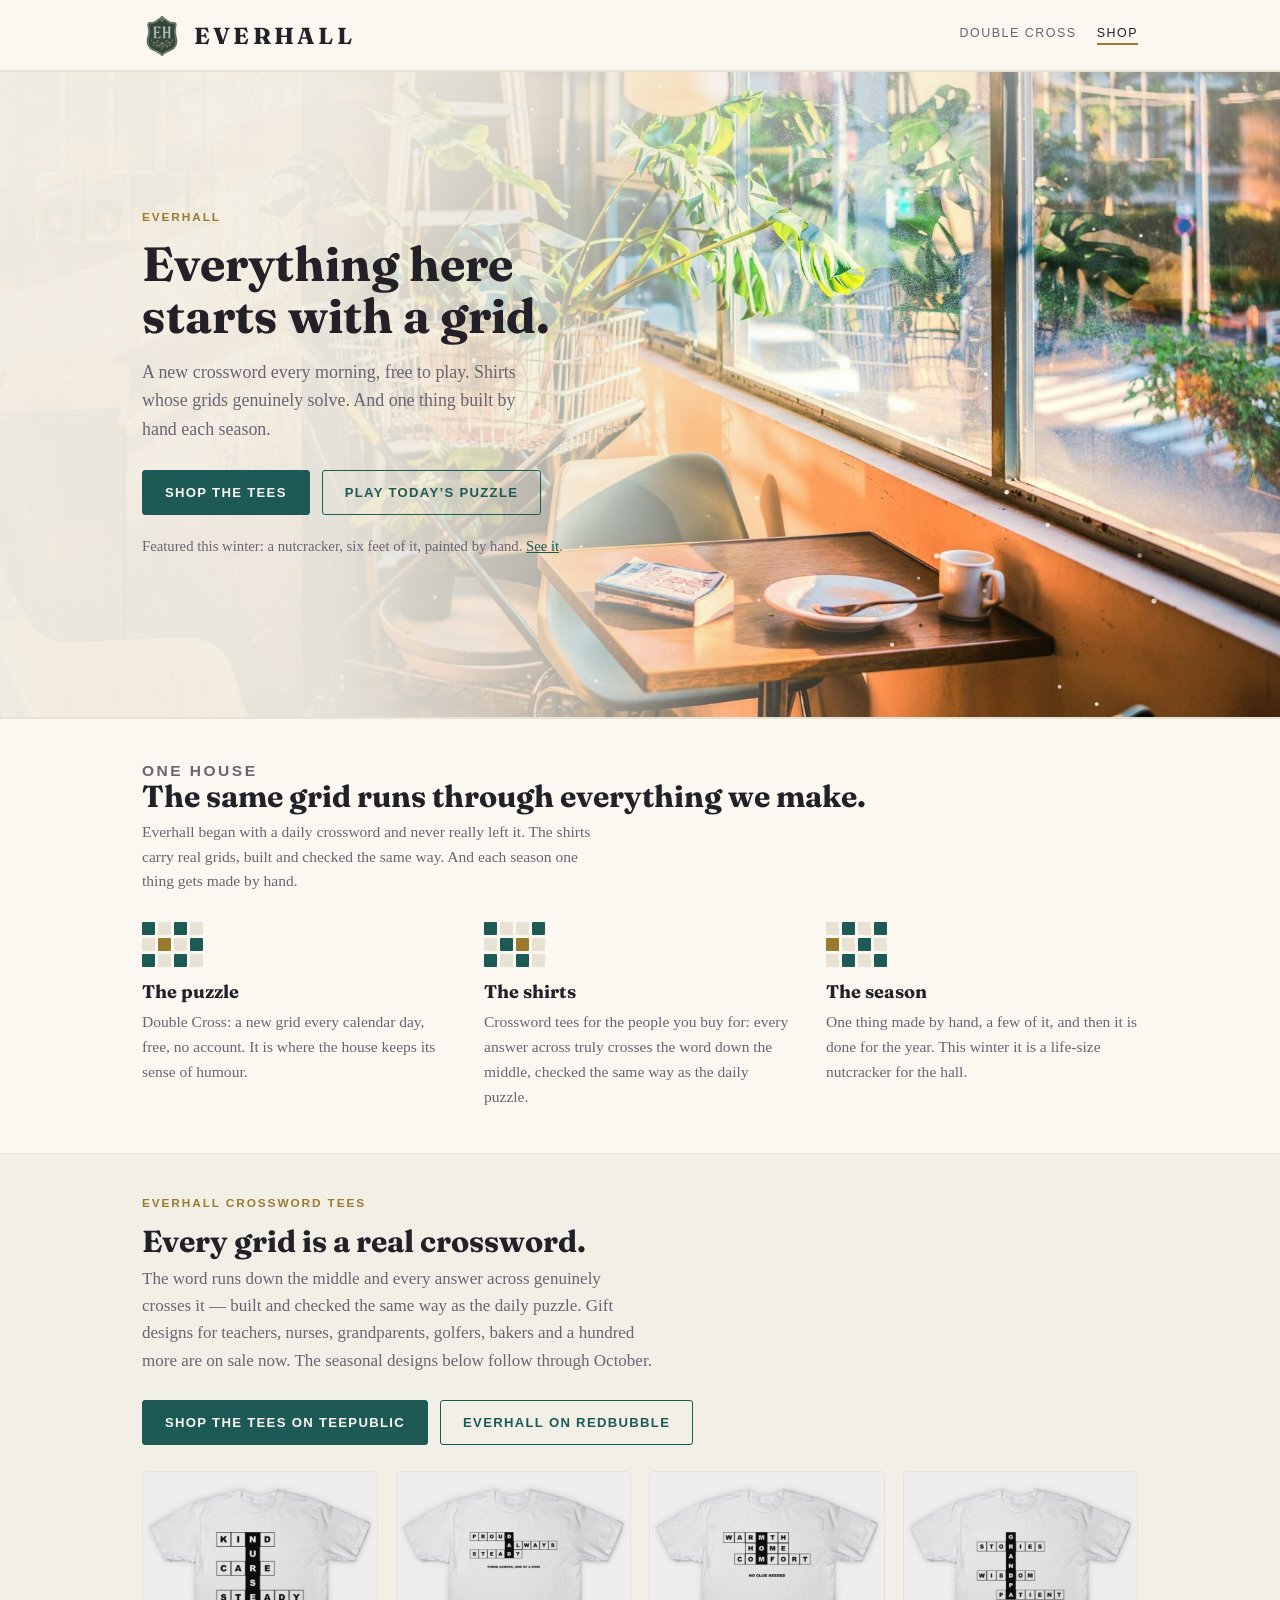
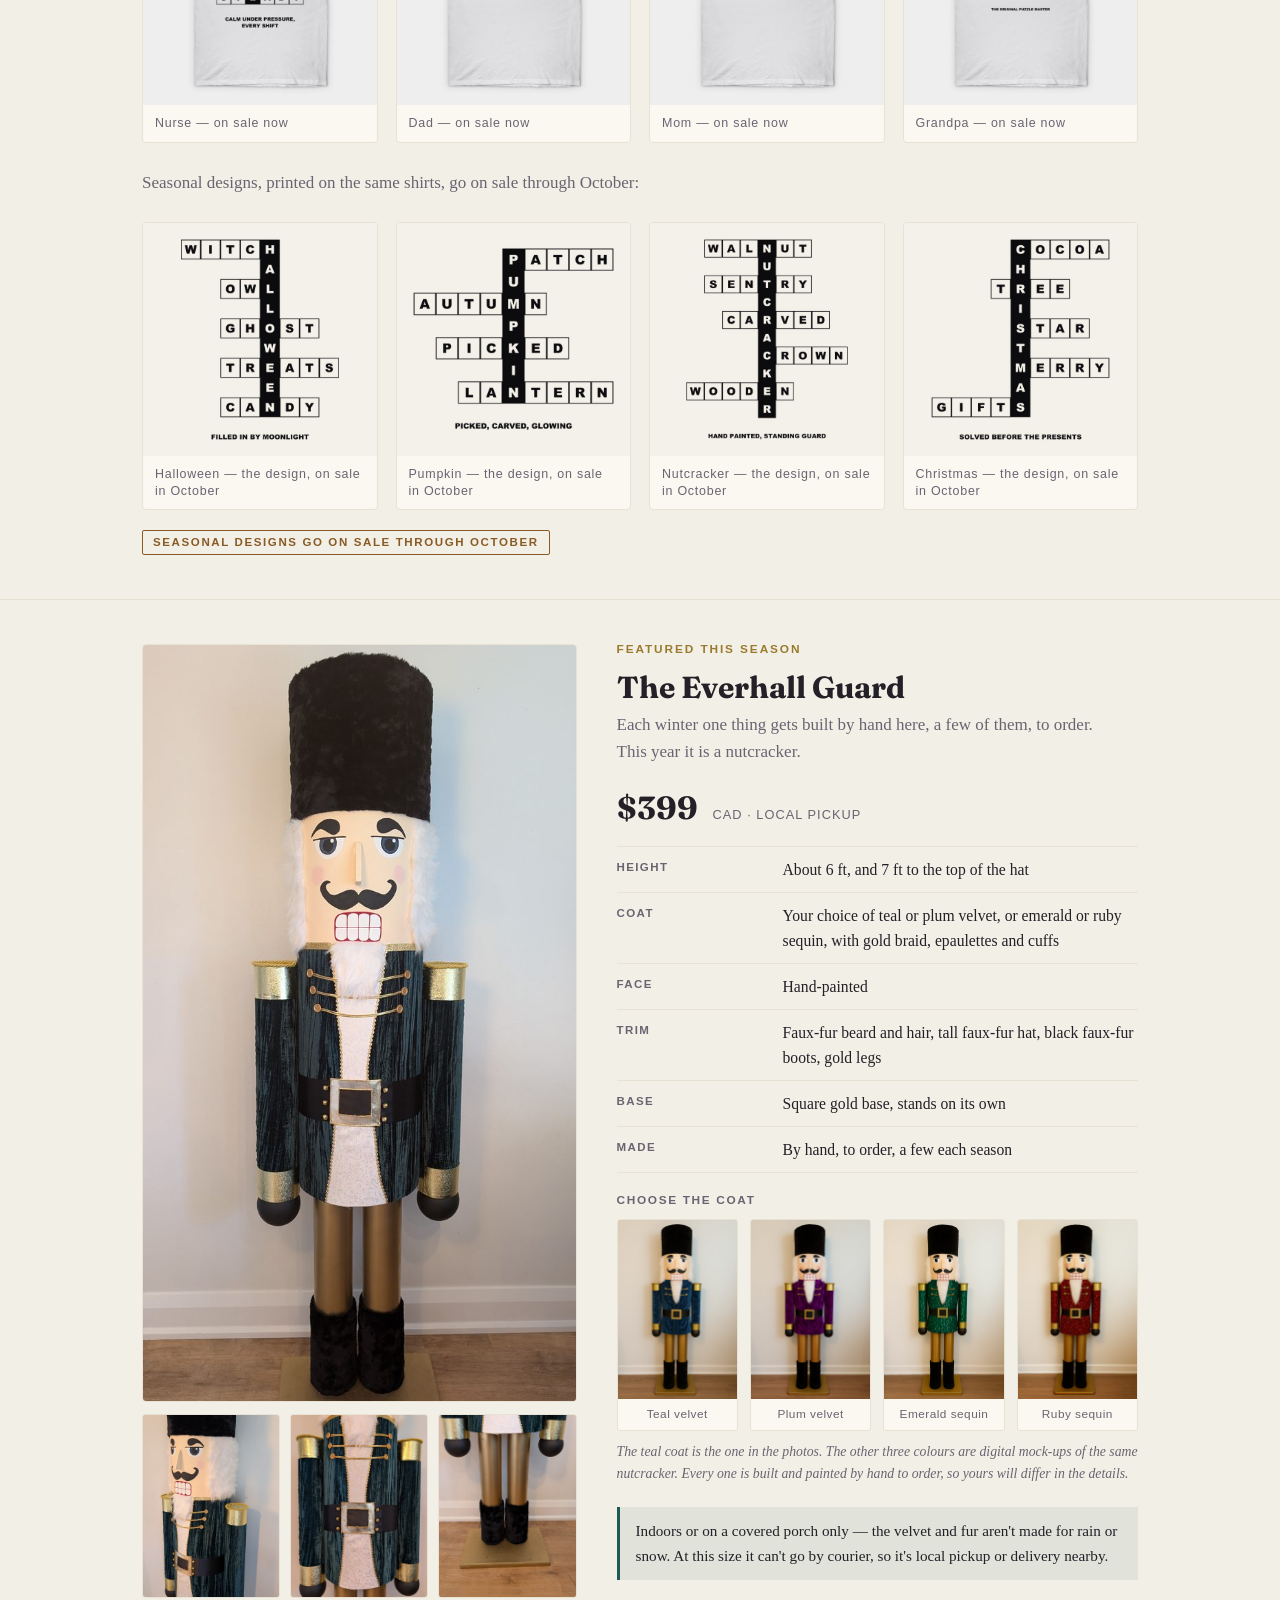
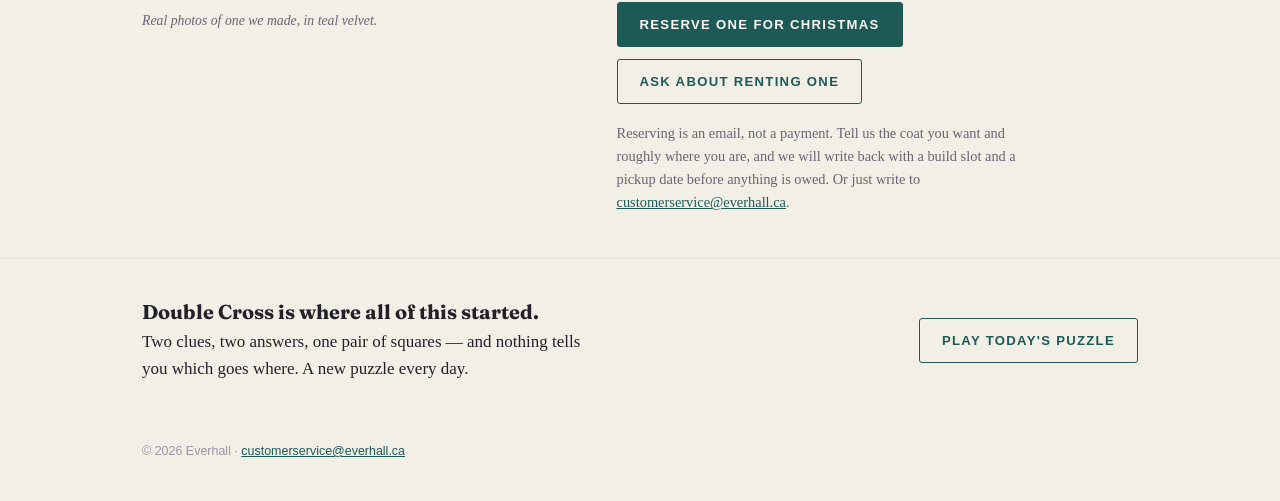
==== commit 12dad10b: "Double Cross: say what the game actually is, and stop shared links rotting The site said 'every clue" ====
--- a/shop/index.html
+++ b/shop/index.html
@@ -283,7 +283,7 @@
 <div class="play">
   <div class="wrap">
     <p><strong>Double Cross is where all of this started.</strong><br>
-    Every clue has two answers; the grid decides where they live. A new puzzle every day.</p>
+    Two clues, two answers, one pair of squares — and nothing tells you which goes where. A new puzzle every day.</p>
     <a class="btn ghost" href="/">Play today's puzzle</a>
   </div>
 </div>
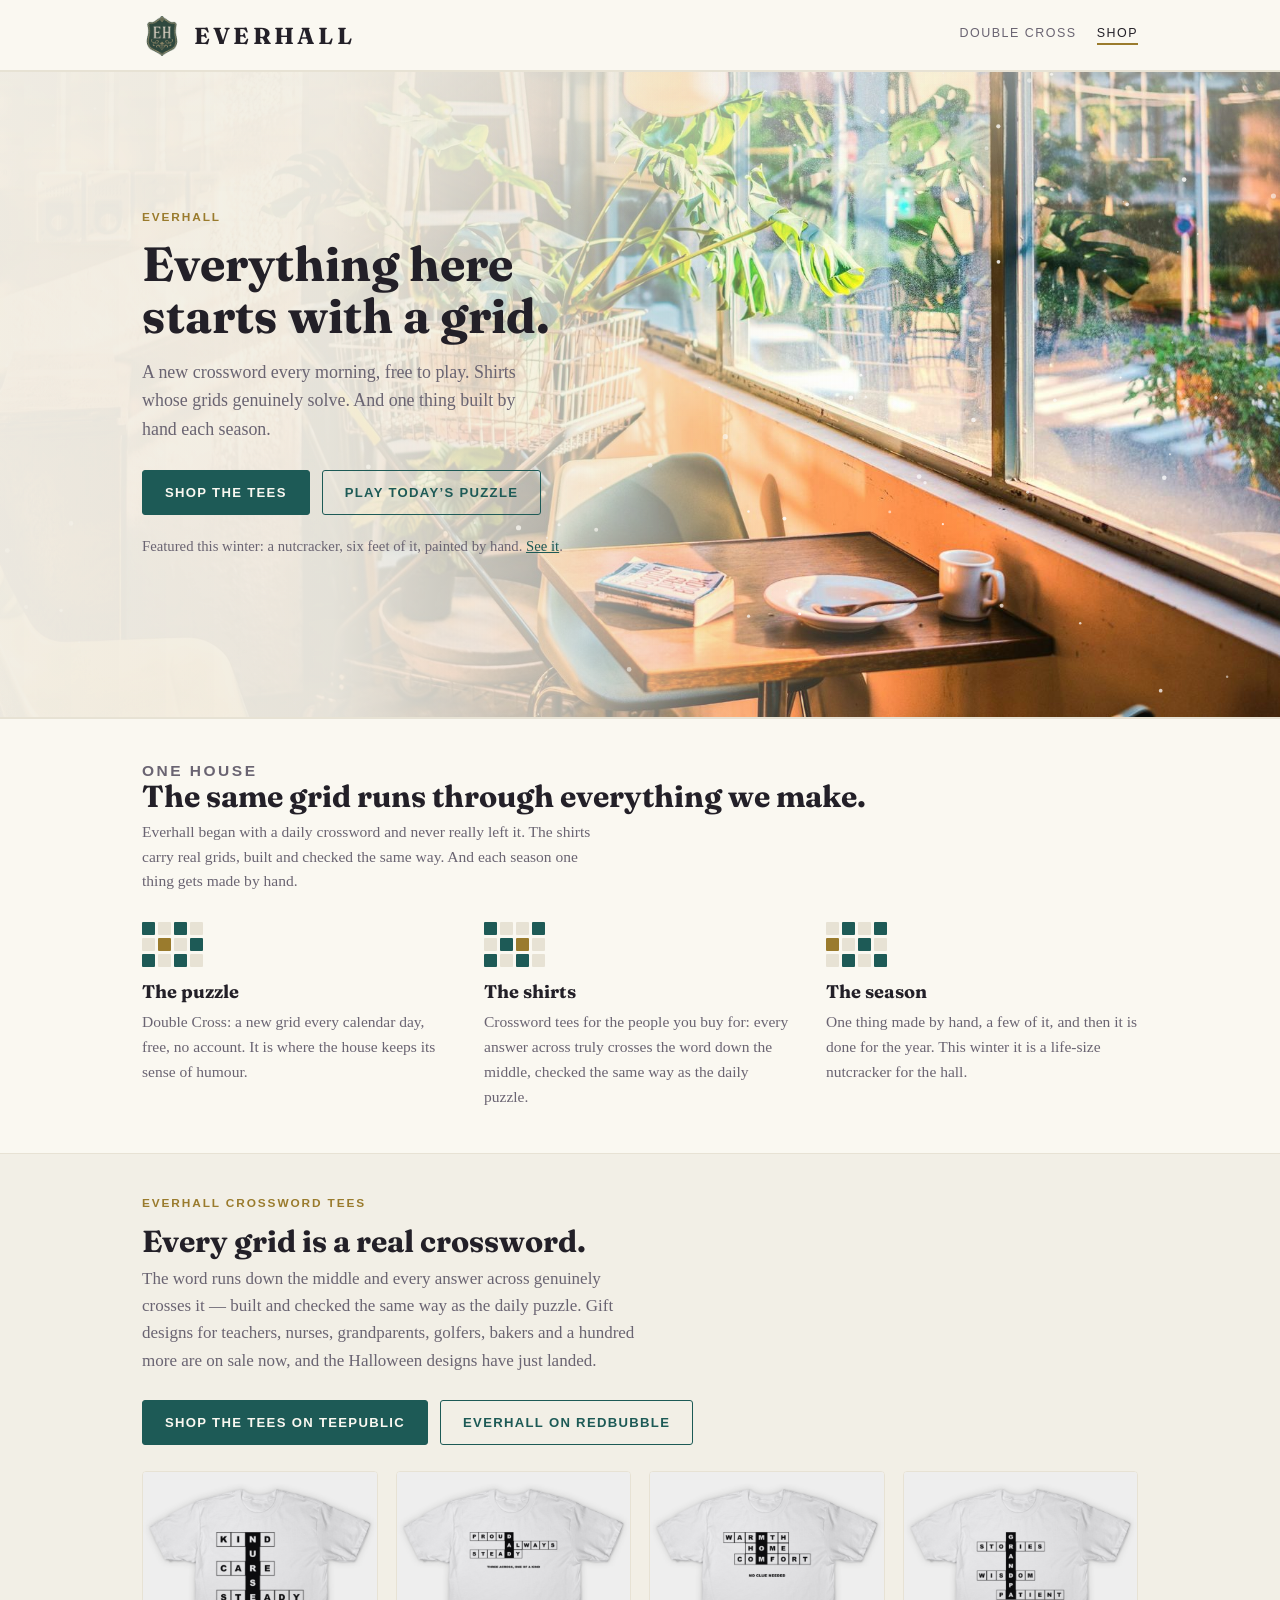
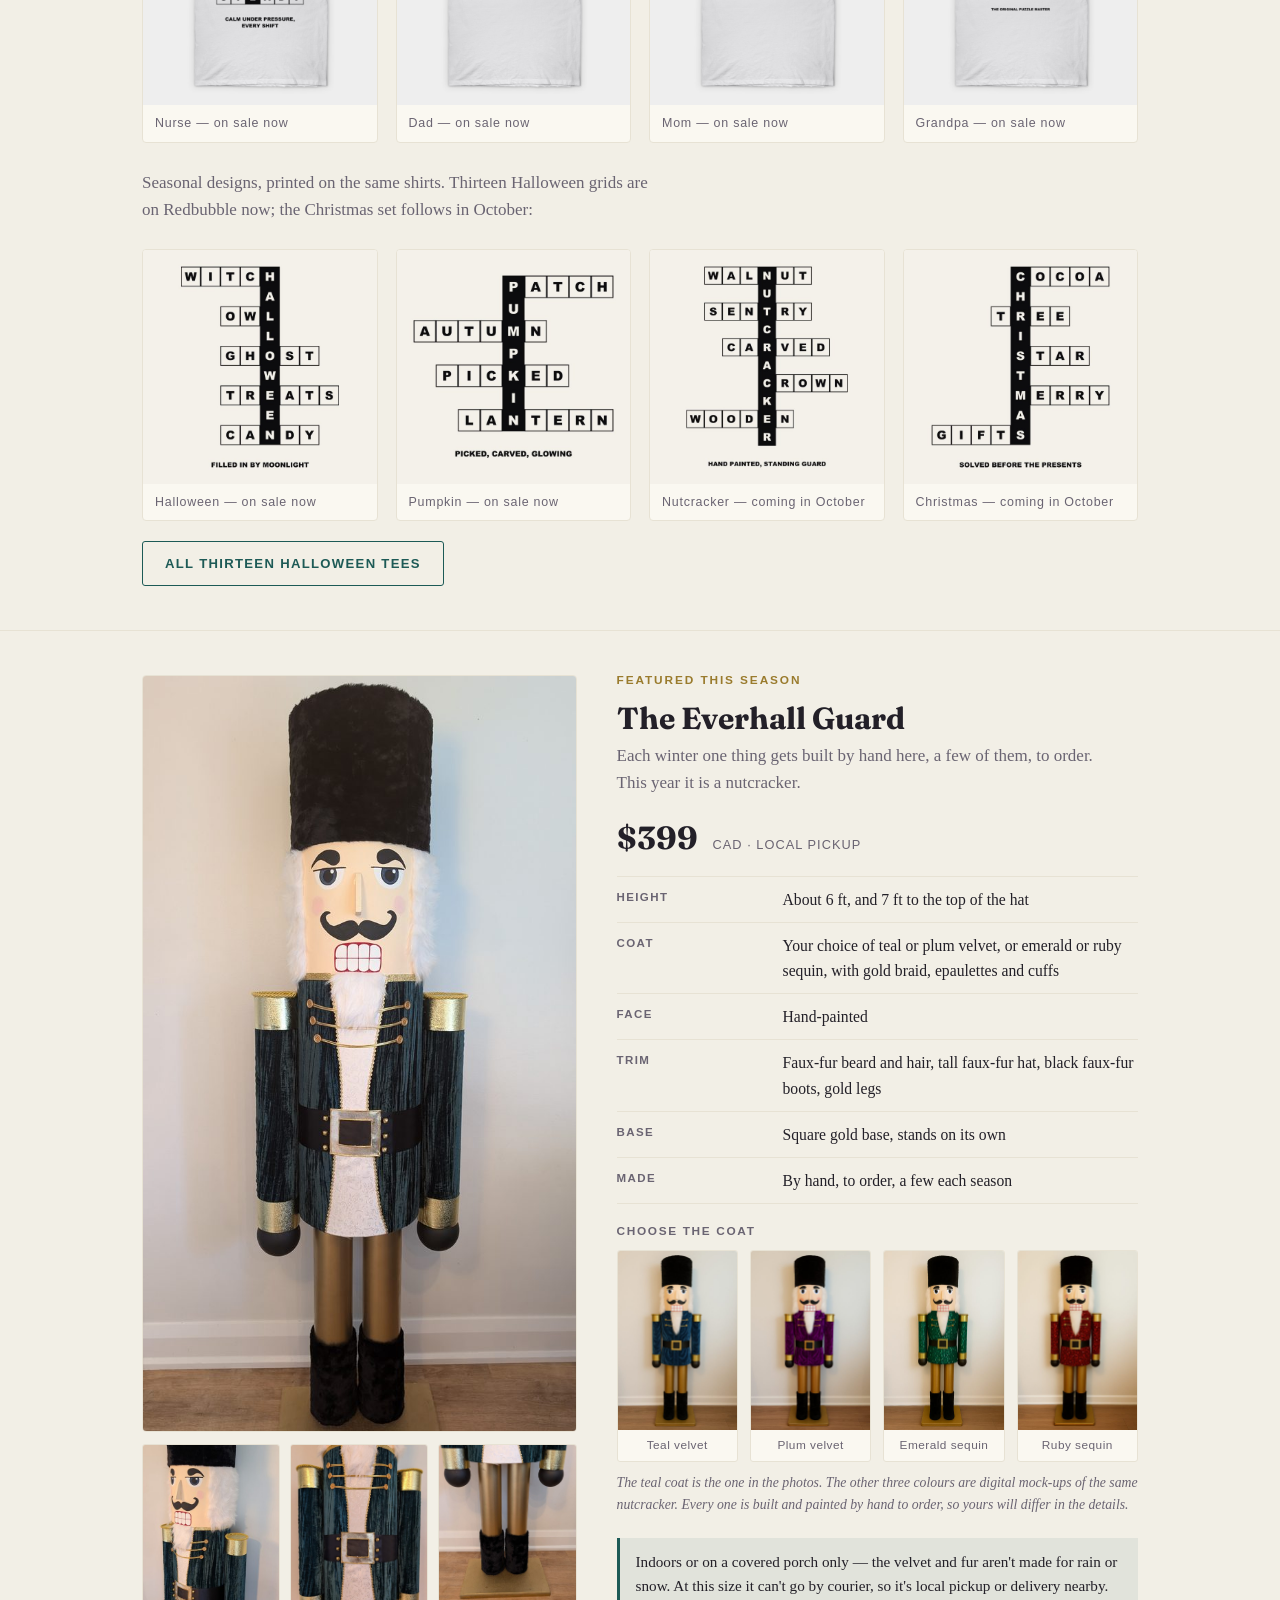
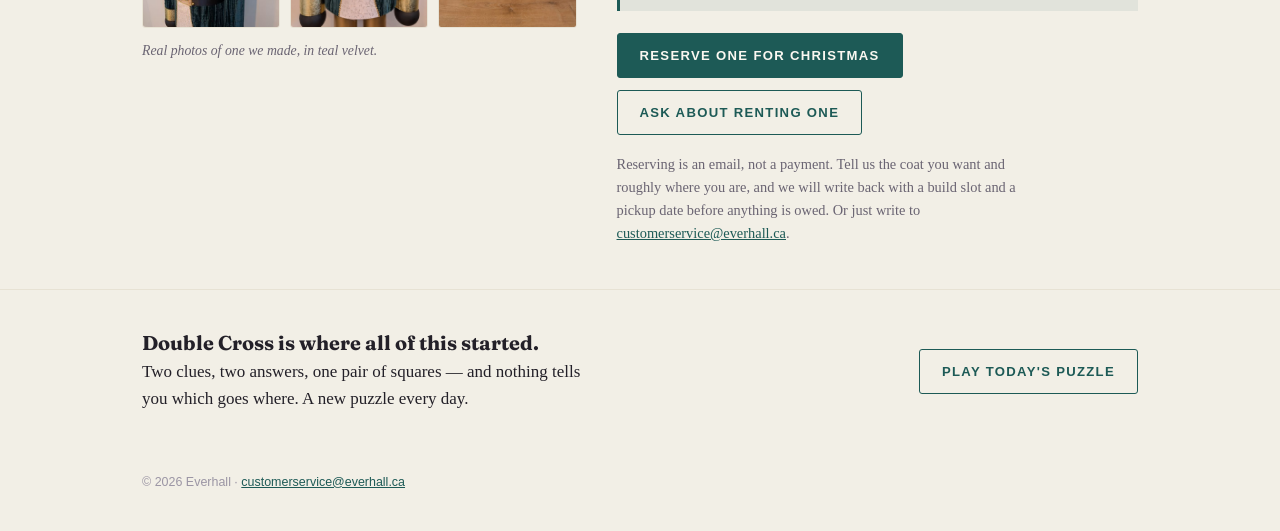
==== commit 65adaf4d: "Shop: Halloween tees are on sale now on Redbubble; Christmas set follows in October" ====
--- a/shop/index.html
+++ b/shop/index.html
@@ -206,7 +206,7 @@
       <h2>Every grid is a real crossword.</h2>
       <p class="sub">The word runs down the middle and every answer across genuinely crosses it — built and
       checked the same way as the daily puzzle. Gift designs for teachers, nurses, grandparents, golfers,
-      bakers and a hundred more are on sale now. The seasonal designs below follow through October.</p>
+      bakers and a hundred more are on sale now, and the Halloween designs have just landed.</p>
       <div class="actions" style="margin:0 0 26px">
         <a class="btn primary" href="https://www.teepublic.com/user/everhall">Shop the tees on TeePublic</a>
         <a class="btn ghost" href="https://www.redbubble.com/people/everhall/shop">Everhall on Redbubble</a>
@@ -217,14 +217,14 @@
         <figure class="tee"><a href="https://www.teepublic.com/t-shirt/99138108-mom-crossword-puzzle-grid-gift"><img src="img/shirt-mom.jpg" alt="White t-shirt printed with a crossword built on the word MOM" width="630" height="630" loading="lazy"></a><figcaption>Mom &mdash; on sale now</figcaption></figure>
         <figure class="tee"><a href="https://www.teepublic.com/t-shirt/99138107-grandpa-crossword-puzzle-grid-gift"><img src="img/shirt-grandpa.jpg" alt="White t-shirt printed with a crossword built on the word GRANDPA" width="630" height="630" loading="lazy"></a><figcaption>Grandpa &mdash; on sale now</figcaption></figure>
       </div>
-      <p class="sub" style="margin-top:26px">Seasonal designs, printed on the same shirts, go on sale through October:</p>
+      <p class="sub" style="margin-top:26px">Seasonal designs, printed on the same shirts. Thirteen Halloween grids are on Redbubble now; the Christmas set follows in October:</p>
       <div class="tees">
-        <figure class="tee"><img src="img/art-halloween.jpg" alt="Crossword design built on the word HALLOWEEN" width="630" height="630" loading="lazy"><figcaption>Halloween &mdash; the design, on sale in October</figcaption></figure>
-        <figure class="tee"><img src="img/art-pumpkin.jpg" alt="Crossword design built on the word PUMPKIN" width="630" height="630" loading="lazy"><figcaption>Pumpkin &mdash; the design, on sale in October</figcaption></figure>
-        <figure class="tee"><img src="img/art-nutcracker.jpg" alt="Crossword design built on the word NUTCRACKER" width="630" height="630" loading="lazy"><figcaption>Nutcracker &mdash; the design, on sale in October</figcaption></figure>
-        <figure class="tee"><img src="img/art-christmas.jpg" alt="Crossword design built on the word CHRISTMAS" width="630" height="630" loading="lazy"><figcaption>Christmas &mdash; the design, on sale in October</figcaption></figure>
-      </div>
-      <span class="soon">Seasonal designs go on sale through October</span>
+        <figure class="tee"><a href="https://www.redbubble.com/people/everhall/shop?q=halloween"><img src="img/art-halloween.jpg" alt="Crossword design built on the word HALLOWEEN" width="630" height="630" loading="lazy"></a><figcaption>Halloween &mdash; on sale now</figcaption></figure>
+        <figure class="tee"><a href="https://www.redbubble.com/people/everhall/shop?q=pumpkin"><img src="img/art-pumpkin.jpg" alt="Crossword design built on the word PUMPKIN" width="630" height="630" loading="lazy"></a><figcaption>Pumpkin &mdash; on sale now</figcaption></figure>
+        <figure class="tee"><img src="img/art-nutcracker.jpg" alt="Crossword design built on the word NUTCRACKER" width="630" height="630" loading="lazy"><figcaption>Nutcracker &mdash; coming in October</figcaption></figure>
+        <figure class="tee"><img src="img/art-christmas.jpg" alt="Crossword design built on the word CHRISTMAS" width="630" height="630" loading="lazy"><figcaption>Christmas &mdash; coming in October</figcaption></figure>
+      </div>
+      <a class="btn ghost" style="margin-top:20px" href="https://www.redbubble.com/people/everhall/shop?q=halloween">All thirteen Halloween tees</a>
     </div>
   </section>
 
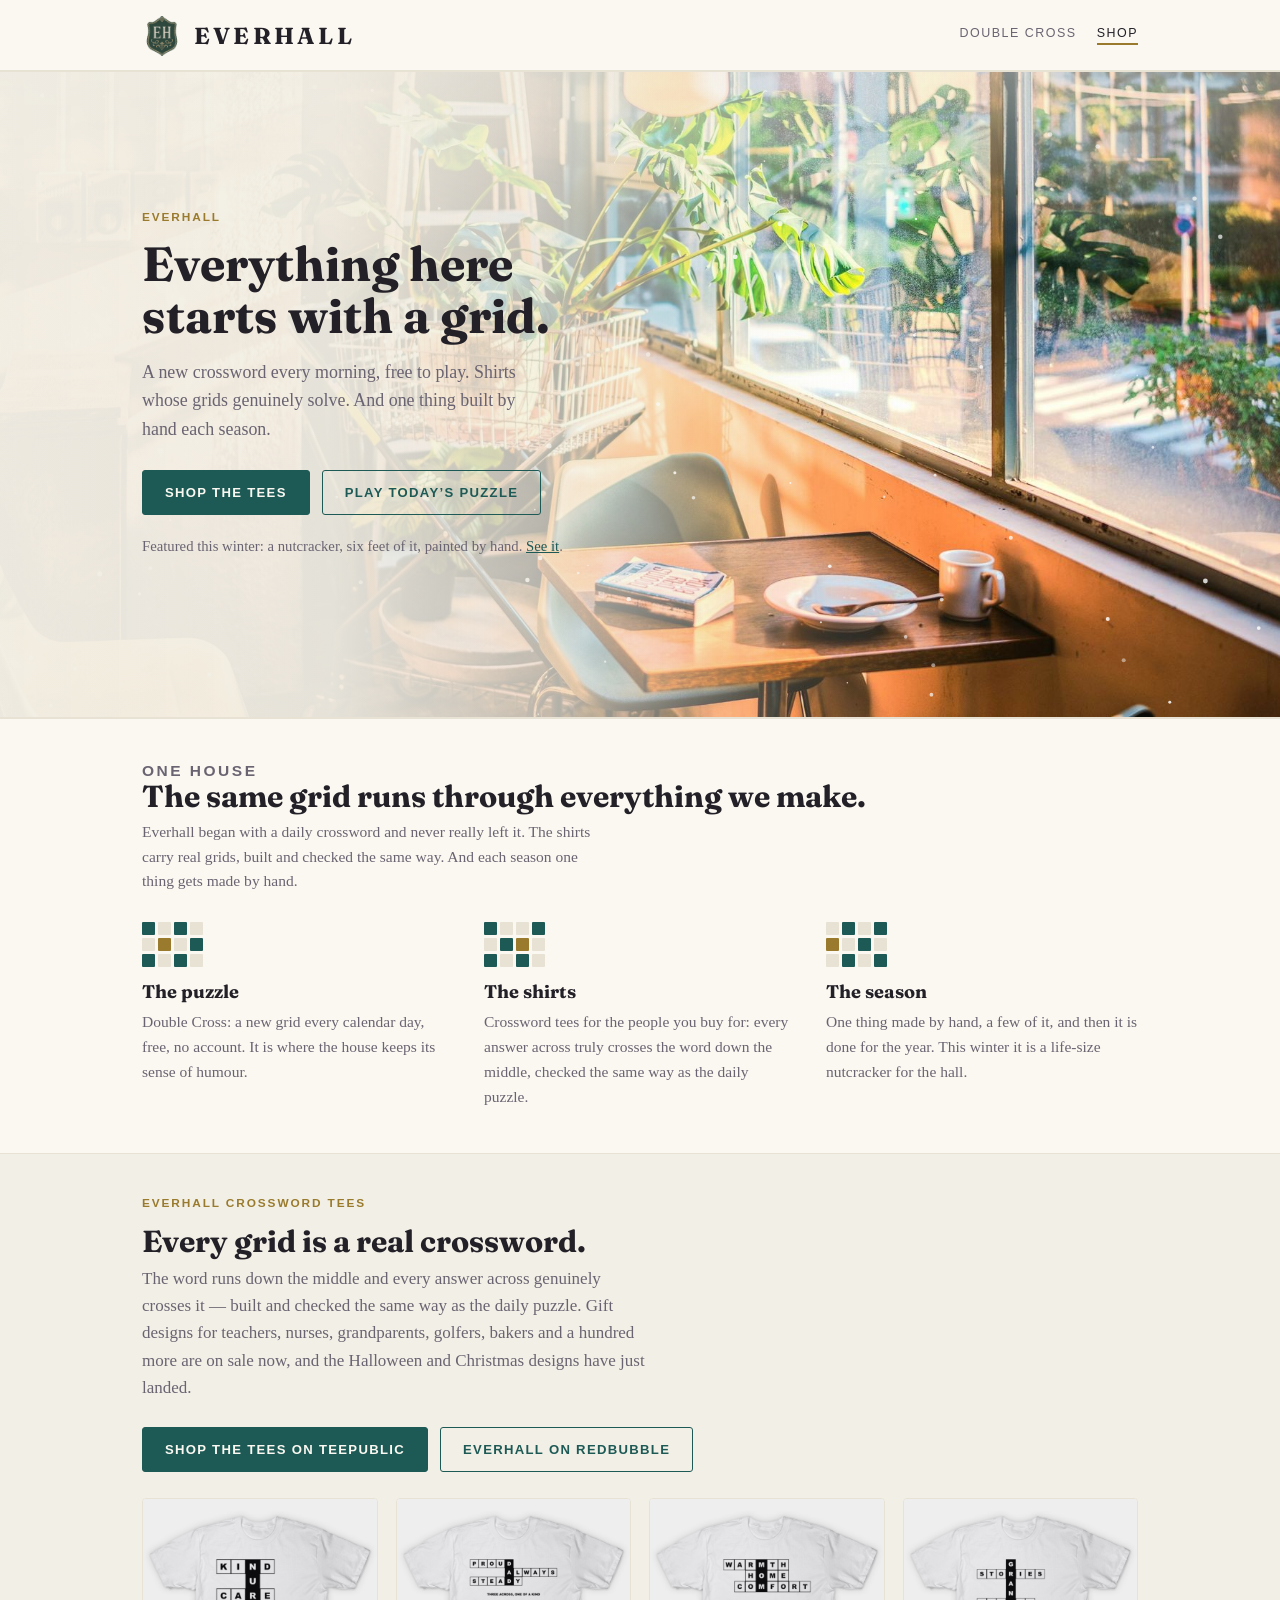
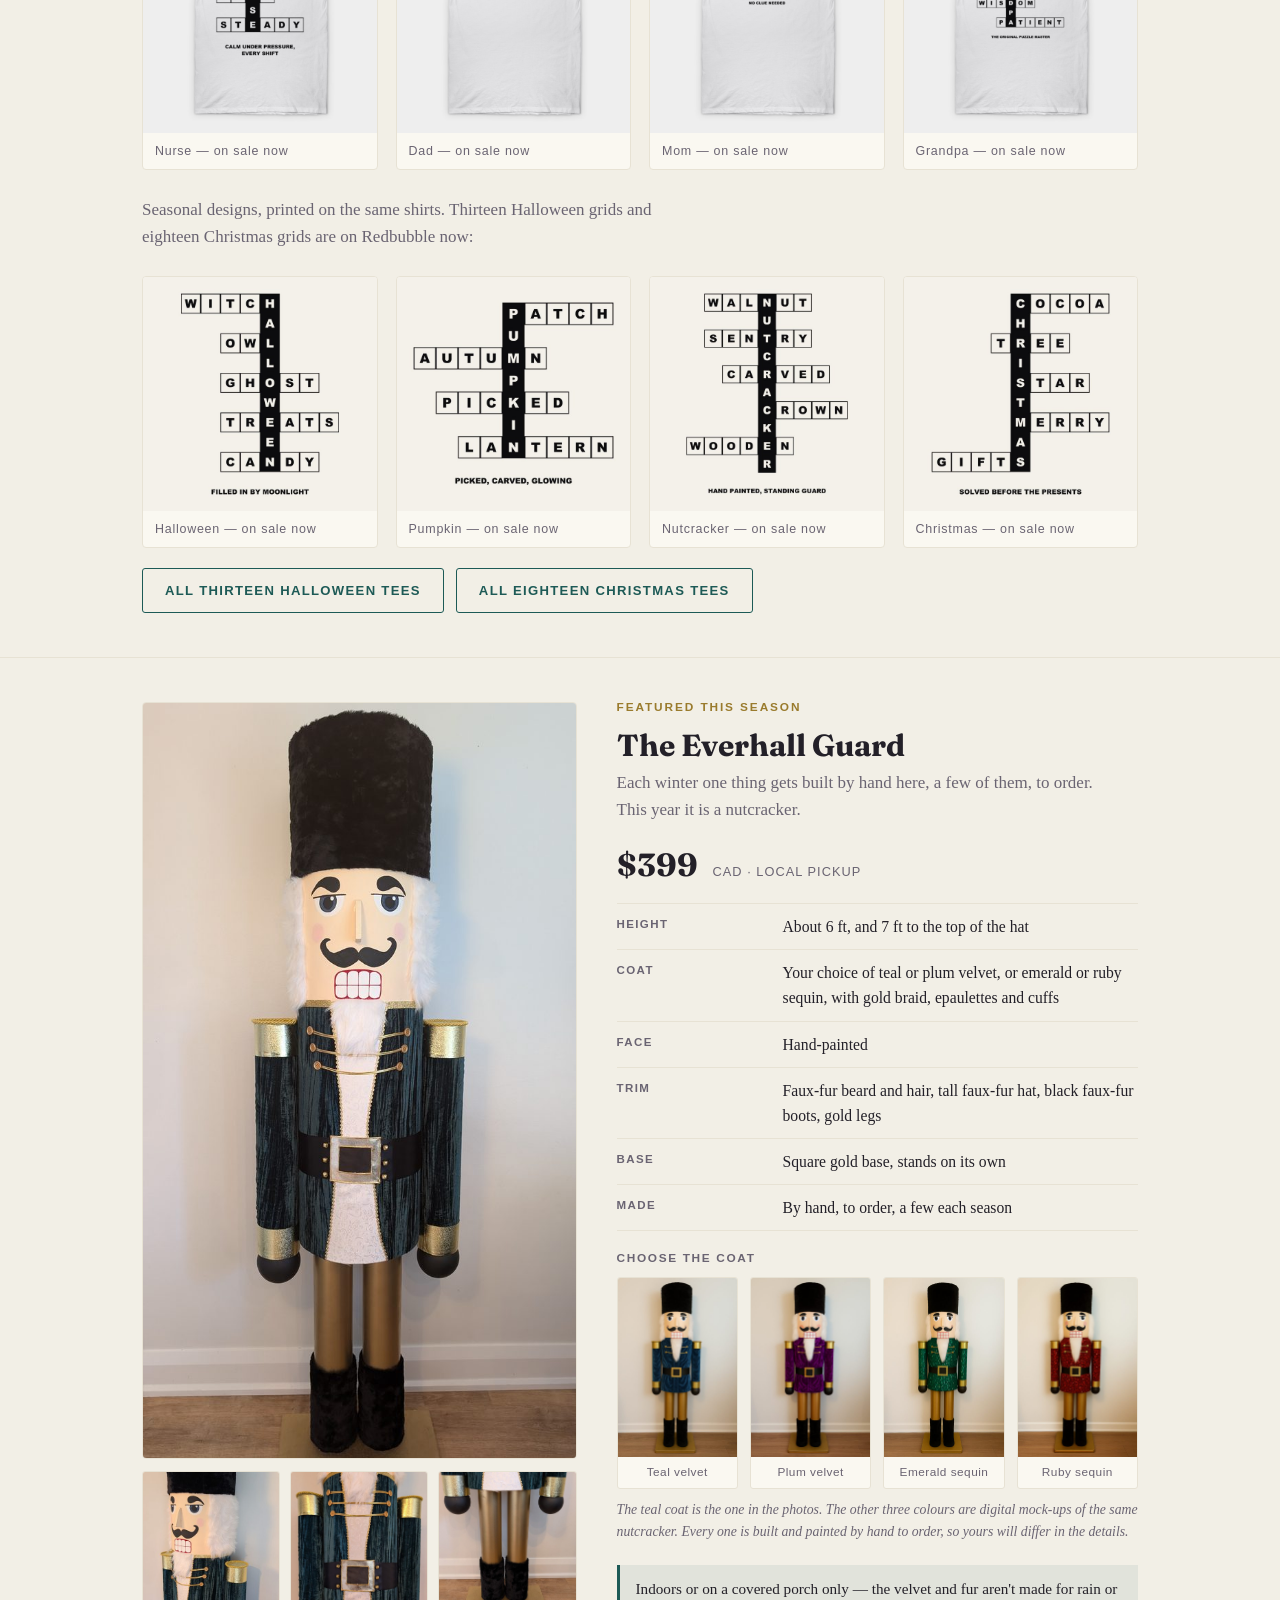
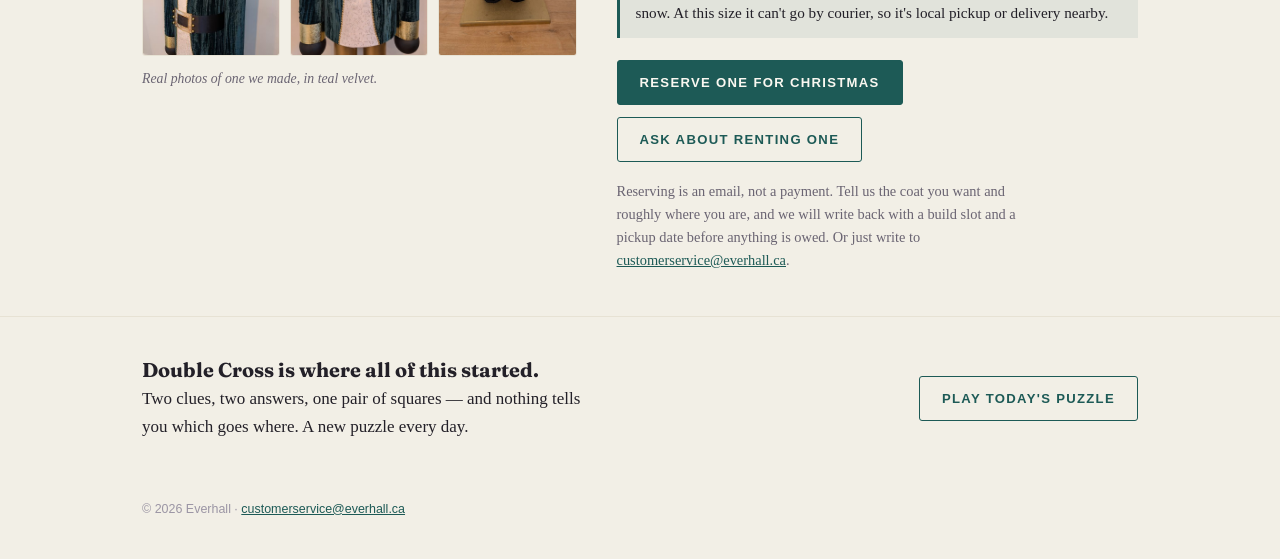
==== commit c178eb1c: "Shop: Christmas tees are on sale now on Redbubble; count outbound clicks The Nutcracker and Christma" ====
--- a/shop/index.html
+++ b/shop/index.html
@@ -206,25 +206,28 @@
       <h2>Every grid is a real crossword.</h2>
       <p class="sub">The word runs down the middle and every answer across genuinely crosses it — built and
       checked the same way as the daily puzzle. Gift designs for teachers, nurses, grandparents, golfers,
-      bakers and a hundred more are on sale now, and the Halloween designs have just landed.</p>
+      bakers and a hundred more are on sale now, and the Halloween and Christmas designs have just landed.</p>
       <div class="actions" style="margin:0 0 26px">
-        <a class="btn primary" href="https://www.teepublic.com/user/everhall">Shop the tees on TeePublic</a>
-        <a class="btn ghost" href="https://www.redbubble.com/people/everhall/shop">Everhall on Redbubble</a>
+        <a class="btn primary" href="https://www.teepublic.com/user/everhall" data-gc="out-teepublic-store">Shop the tees on TeePublic</a>
+        <a class="btn ghost" href="https://www.redbubble.com/people/everhall/shop" data-gc="out-redbubble-store">Everhall on Redbubble</a>
       </div>
       <div class="tees">
-        <figure class="tee"><a href="https://www.teepublic.com/t-shirt/99139245-nurse-crossword-puzzle-grid-gift"><img src="img/shirt-nurse.jpg" alt="White t-shirt printed with a crossword built on the word NURSE" width="630" height="630" loading="lazy"></a><figcaption>Nurse &mdash; on sale now</figcaption></figure>
-        <figure class="tee"><a href="https://www.teepublic.com/t-shirt/99138110-dad-crossword-puzzle-grid-gift"><img src="img/shirt-dad.jpg" alt="White t-shirt printed with a crossword built on the word DAD" width="630" height="630" loading="lazy"></a><figcaption>Dad &mdash; on sale now</figcaption></figure>
-        <figure class="tee"><a href="https://www.teepublic.com/t-shirt/99138108-mom-crossword-puzzle-grid-gift"><img src="img/shirt-mom.jpg" alt="White t-shirt printed with a crossword built on the word MOM" width="630" height="630" loading="lazy"></a><figcaption>Mom &mdash; on sale now</figcaption></figure>
-        <figure class="tee"><a href="https://www.teepublic.com/t-shirt/99138107-grandpa-crossword-puzzle-grid-gift"><img src="img/shirt-grandpa.jpg" alt="White t-shirt printed with a crossword built on the word GRANDPA" width="630" height="630" loading="lazy"></a><figcaption>Grandpa &mdash; on sale now</figcaption></figure>
-      </div>
-      <p class="sub" style="margin-top:26px">Seasonal designs, printed on the same shirts. Thirteen Halloween grids are on Redbubble now; the Christmas set follows in October:</p>
+        <figure class="tee"><a href="https://www.teepublic.com/t-shirt/99139245-nurse-crossword-puzzle-grid-gift" data-gc="out-teepublic-nurse"><img src="img/shirt-nurse.jpg" alt="White t-shirt printed with a crossword built on the word NURSE" width="630" height="630" loading="lazy"></a><figcaption>Nurse &mdash; on sale now</figcaption></figure>
+        <figure class="tee"><a href="https://www.teepublic.com/t-shirt/99138110-dad-crossword-puzzle-grid-gift" data-gc="out-teepublic-dad"><img src="img/shirt-dad.jpg" alt="White t-shirt printed with a crossword built on the word DAD" width="630" height="630" loading="lazy"></a><figcaption>Dad &mdash; on sale now</figcaption></figure>
+        <figure class="tee"><a href="https://www.teepublic.com/t-shirt/99138108-mom-crossword-puzzle-grid-gift" data-gc="out-teepublic-mom"><img src="img/shirt-mom.jpg" alt="White t-shirt printed with a crossword built on the word MOM" width="630" height="630" loading="lazy"></a><figcaption>Mom &mdash; on sale now</figcaption></figure>
+        <figure class="tee"><a href="https://www.teepublic.com/t-shirt/99138107-grandpa-crossword-puzzle-grid-gift" data-gc="out-teepublic-grandpa"><img src="img/shirt-grandpa.jpg" alt="White t-shirt printed with a crossword built on the word GRANDPA" width="630" height="630" loading="lazy"></a><figcaption>Grandpa &mdash; on sale now</figcaption></figure>
+      </div>
+      <p class="sub" style="margin-top:26px">Seasonal designs, printed on the same shirts. Thirteen Halloween grids and eighteen Christmas grids are on Redbubble now:</p>
       <div class="tees">
-        <figure class="tee"><a href="https://www.redbubble.com/people/everhall/shop?q=halloween"><img src="img/art-halloween.jpg" alt="Crossword design built on the word HALLOWEEN" width="630" height="630" loading="lazy"></a><figcaption>Halloween &mdash; on sale now</figcaption></figure>
-        <figure class="tee"><a href="https://www.redbubble.com/people/everhall/shop?q=pumpkin"><img src="img/art-pumpkin.jpg" alt="Crossword design built on the word PUMPKIN" width="630" height="630" loading="lazy"></a><figcaption>Pumpkin &mdash; on sale now</figcaption></figure>
-        <figure class="tee"><img src="img/art-nutcracker.jpg" alt="Crossword design built on the word NUTCRACKER" width="630" height="630" loading="lazy"><figcaption>Nutcracker &mdash; coming in October</figcaption></figure>
-        <figure class="tee"><img src="img/art-christmas.jpg" alt="Crossword design built on the word CHRISTMAS" width="630" height="630" loading="lazy"><figcaption>Christmas &mdash; coming in October</figcaption></figure>
-      </div>
-      <a class="btn ghost" style="margin-top:20px" href="https://www.redbubble.com/people/everhall/shop?q=halloween">All thirteen Halloween tees</a>
+        <figure class="tee"><a href="https://www.redbubble.com/people/everhall/shop?q=halloween" data-gc="out-redbubble-halloween"><img src="img/art-halloween.jpg" alt="Crossword design built on the word HALLOWEEN" width="630" height="630" loading="lazy"></a><figcaption>Halloween &mdash; on sale now</figcaption></figure>
+        <figure class="tee"><a href="https://www.redbubble.com/people/everhall/shop?q=pumpkin" data-gc="out-redbubble-pumpkin"><img src="img/art-pumpkin.jpg" alt="Crossword design built on the word PUMPKIN" width="630" height="630" loading="lazy"></a><figcaption>Pumpkin &mdash; on sale now</figcaption></figure>
+        <figure class="tee"><a href="https://www.redbubble.com/people/everhall/shop?q=nutcracker" data-gc="out-redbubble-nutcracker"><img src="img/art-nutcracker.jpg" alt="Crossword design built on the word NUTCRACKER" width="630" height="630" loading="lazy"></a><figcaption>Nutcracker &mdash; on sale now</figcaption></figure>
+        <figure class="tee"><a href="https://www.redbubble.com/people/everhall/shop?q=christmas" data-gc="out-redbubble-christmas"><img src="img/art-christmas.jpg" alt="Crossword design built on the word CHRISTMAS" width="630" height="630" loading="lazy"></a><figcaption>Christmas &mdash; on sale now</figcaption></figure>
+      </div>
+      <div class="actions" style="margin-top:20px">
+        <a class="btn ghost" href="https://www.redbubble.com/people/everhall/shop?q=halloween" data-gc="out-redbubble-all-halloween">All thirteen Halloween tees</a>
+        <a class="btn ghost" href="https://www.redbubble.com/people/everhall/shop?q=christmas" data-gc="out-redbubble-all-christmas">All eighteen Christmas tees</a>
+      </div>
     </div>
   </section>
 
@@ -269,8 +272,8 @@
         At this size it can't go by courier, so it's local pickup or delivery nearby.</p>
 
         <div class="actions">
-          <a class="btn primary" href="mailto:customerservice@everhall.ca?subject=Nutcracker%20reservation&amp;body=Which%20coat%3A%20teal%20velvet%20%2F%20plum%20velvet%20%2F%20emerald%20sequin%20%2F%20ruby%20sequin%0D%0AWhere%20you%20are%20%28town%20or%20area%29%3A%0D%0AWhen%20you%20would%20like%20it%20by%3A%0D%0A%0D%0AAnything%20else%3A%0D%0A">Reserve one for Christmas</a>
-          <a class="btn ghost" href="mailto:customerservice@everhall.ca?subject=Nutcracker%20rental&amp;body=Which%20coat%20you%20would%20like%3A%0D%0AWhere%20you%20are%20%28town%20or%20area%29%3A%0D%0ADates%20you%20need%20it%3A%0D%0A%0D%0AWhat%20it%20is%20for%20%28shop%2C%20party%2C%20photos%29%3A%0D%0A">Ask about renting one</a>
+          <a class="btn primary" data-gc="mailto-nutcracker-reserve" href="mailto:customerservice@everhall.ca?subject=Nutcracker%20reservation&amp;body=Which%20coat%3A%20teal%20velvet%20%2F%20plum%20velvet%20%2F%20emerald%20sequin%20%2F%20ruby%20sequin%0D%0AWhere%20you%20are%20%28town%20or%20area%29%3A%0D%0AWhen%20you%20would%20like%20it%20by%3A%0D%0A%0D%0AAnything%20else%3A%0D%0A">Reserve one for Christmas</a>
+          <a class="btn ghost" data-gc="mailto-nutcracker-rent" href="mailto:customerservice@everhall.ca?subject=Nutcracker%20rental&amp;body=Which%20coat%20you%20would%20like%3A%0D%0AWhere%20you%20are%20%28town%20or%20area%29%3A%0D%0ADates%20you%20need%20it%3A%0D%0A%0D%0AWhat%20it%20is%20for%20%28shop%2C%20party%2C%20photos%29%3A%0D%0A">Ask about renting one</a>
         </div>
         <p class="how">Reserving is an email, not a payment. Tell us the coat you want and roughly where you
         are, and we will write back with a build slot and a pickup date before anything is owed. Or just write to
@@ -336,6 +339,22 @@
   }
   start();
 })();
+
+/* anonymous aggregate counts (GoatCounter: no cookies, no IDs). Links carrying data-gc
+   report one event when followed, e.g. out-redbubble-christmas; middle-clicks count too. */
+(function () {
+  function out(e) {
+    if (e.type === 'auxclick' && e.button !== 1) return;
+    var a = e.target && e.target.closest ? e.target.closest('a[data-gc]') : null;
+    if (!a) return;
+    var name = a.getAttribute('data-gc'), img = a.querySelector('img');
+    var title = a.textContent.replace(/\s+/g, ' ').trim() || (img && img.alt) || name;
+    try { if (window.goatcounter && goatcounter.count) goatcounter.count({ path: name, title: title, event: true }); } catch (err) {}
+  }
+  document.addEventListener('click', out);
+  document.addEventListener('auxclick', out);
+})();
 </script>
+<script data-goatcounter="https://everhall.goatcounter.com/count" async src="https://gc.zgo.at/count.js"></script>
 </body>
 </html>
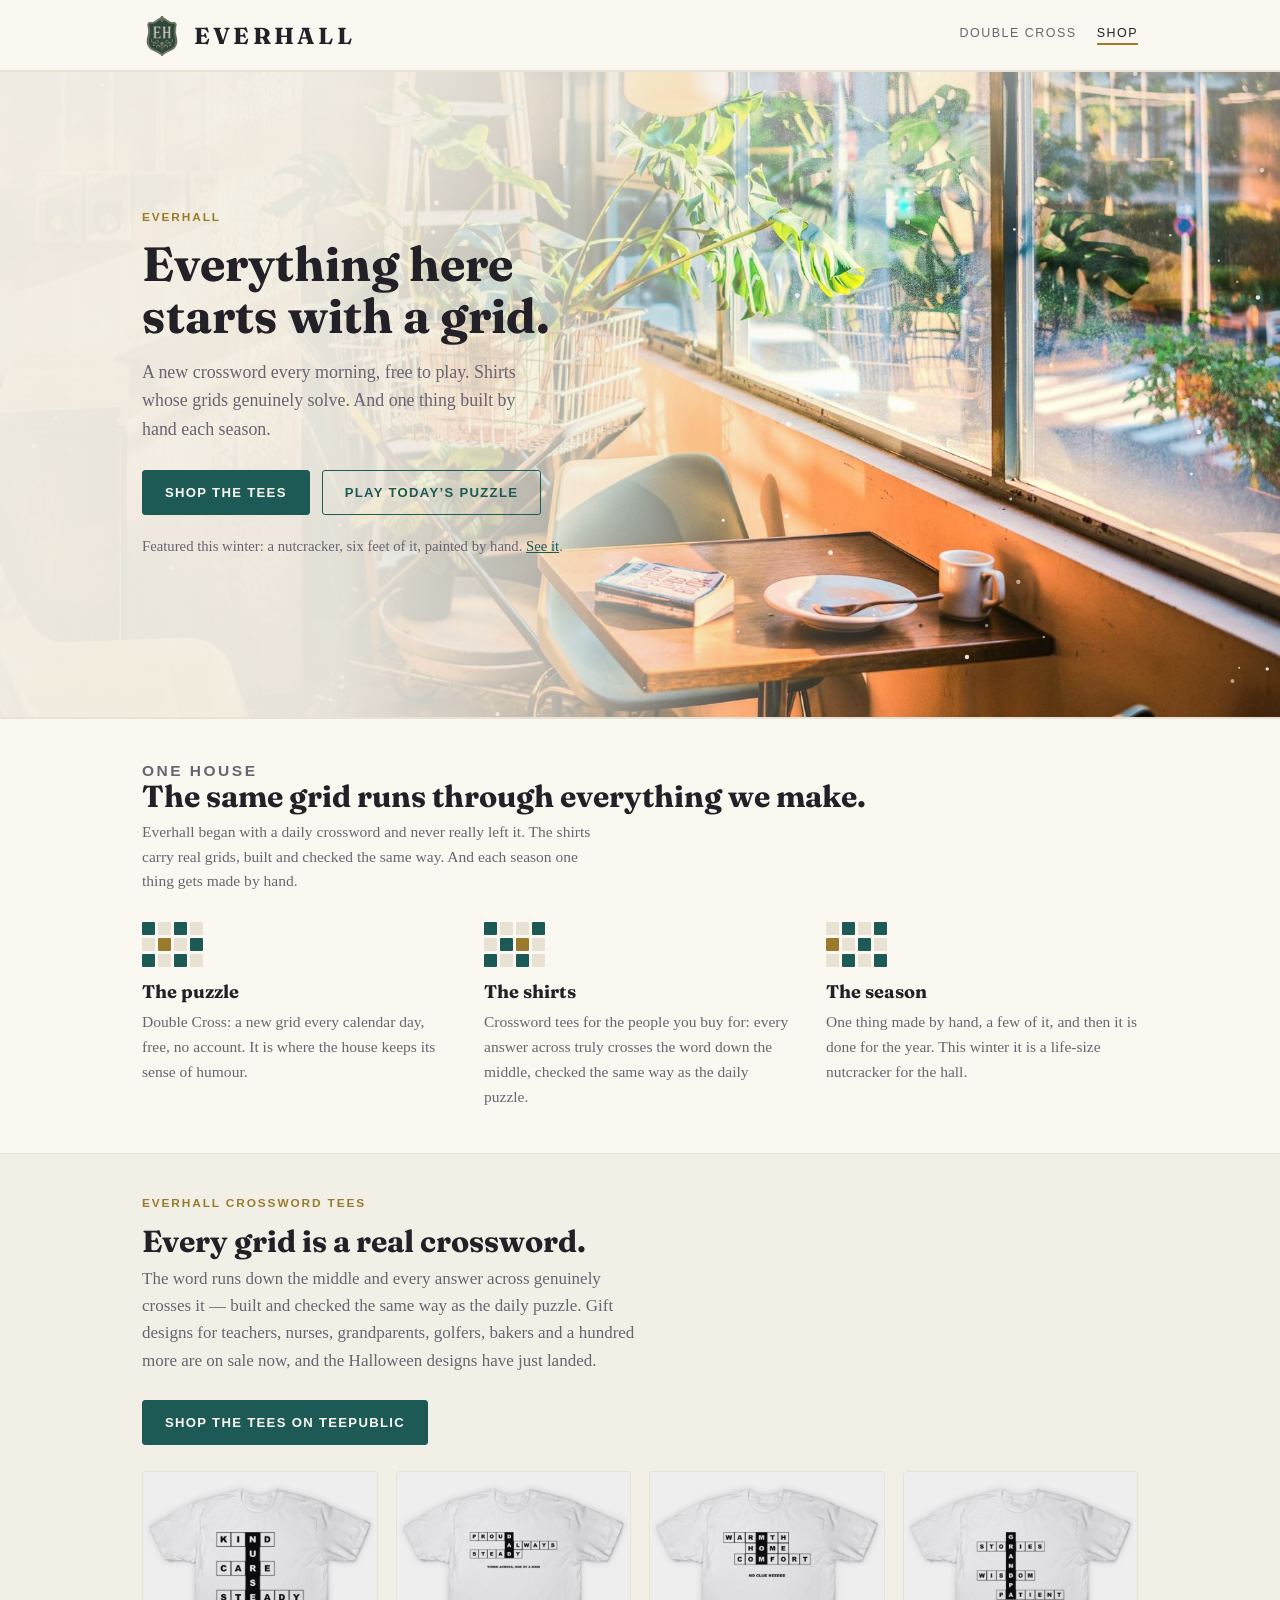
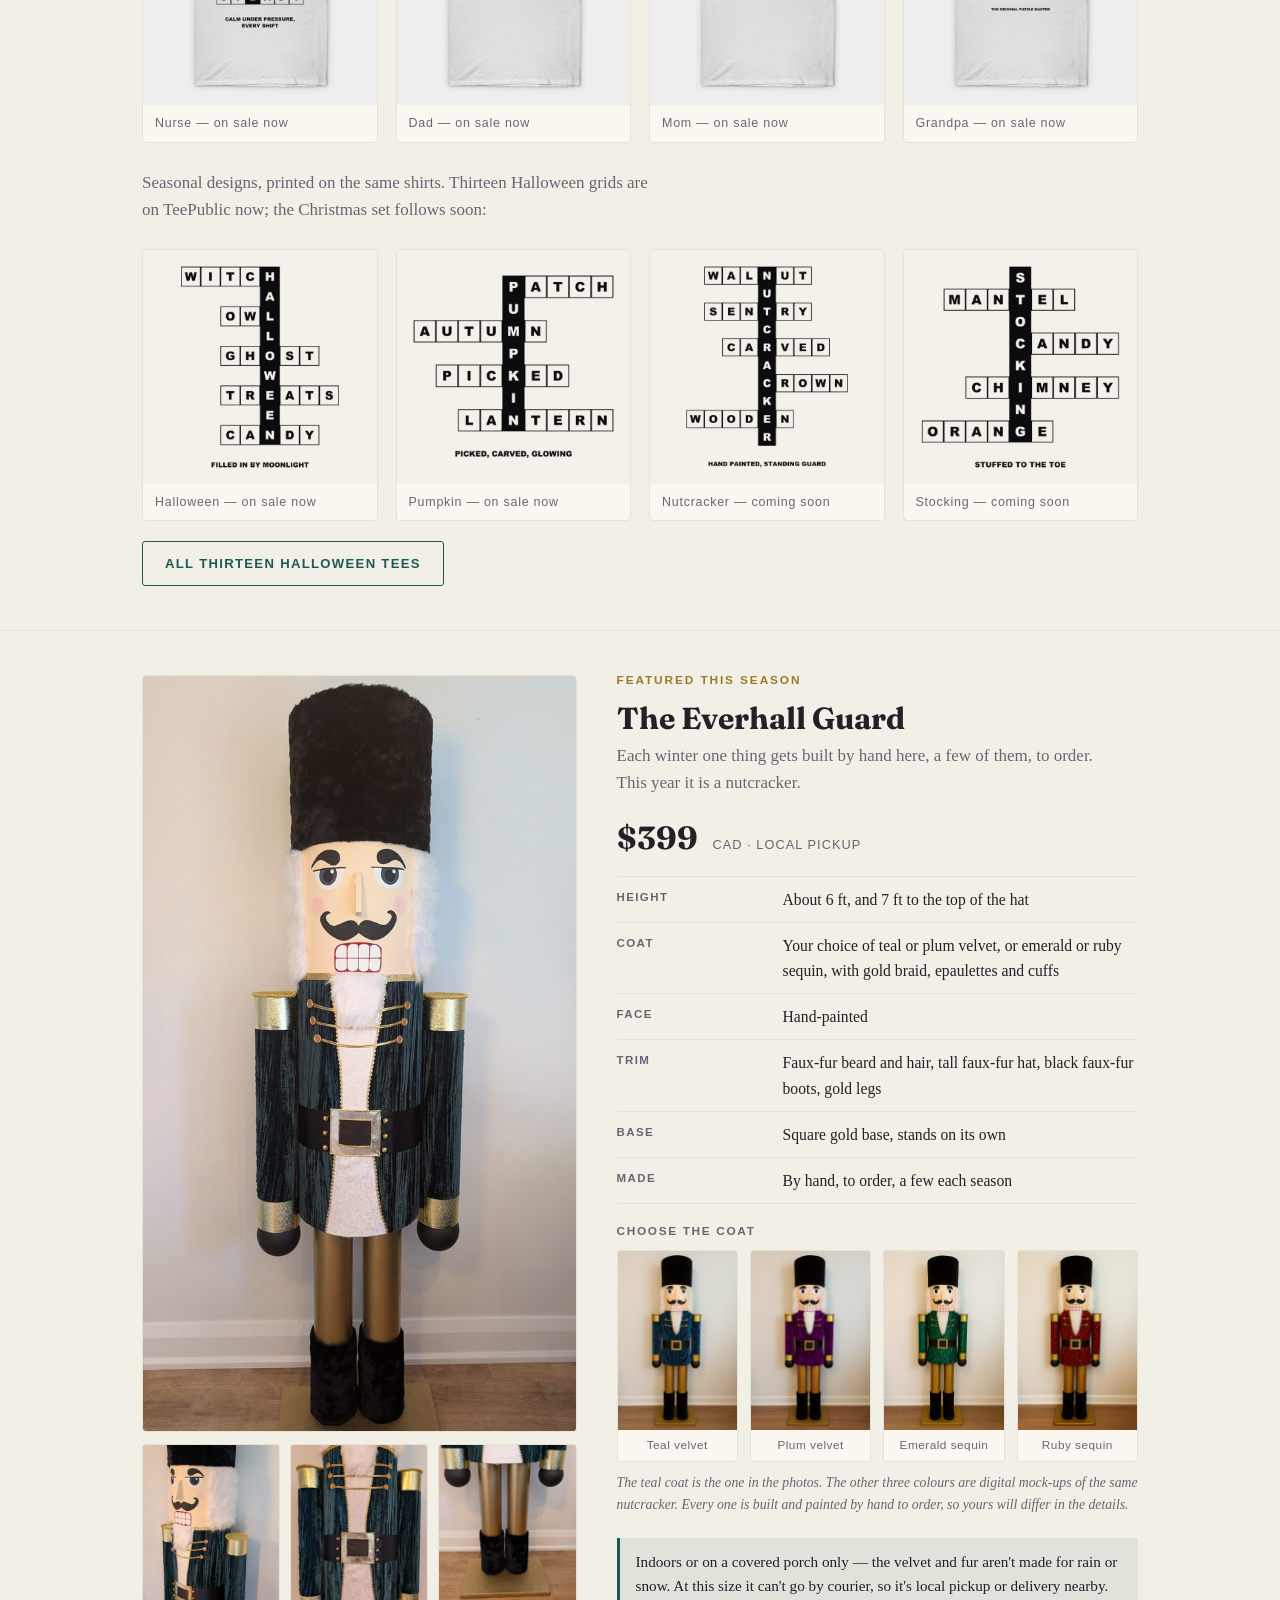
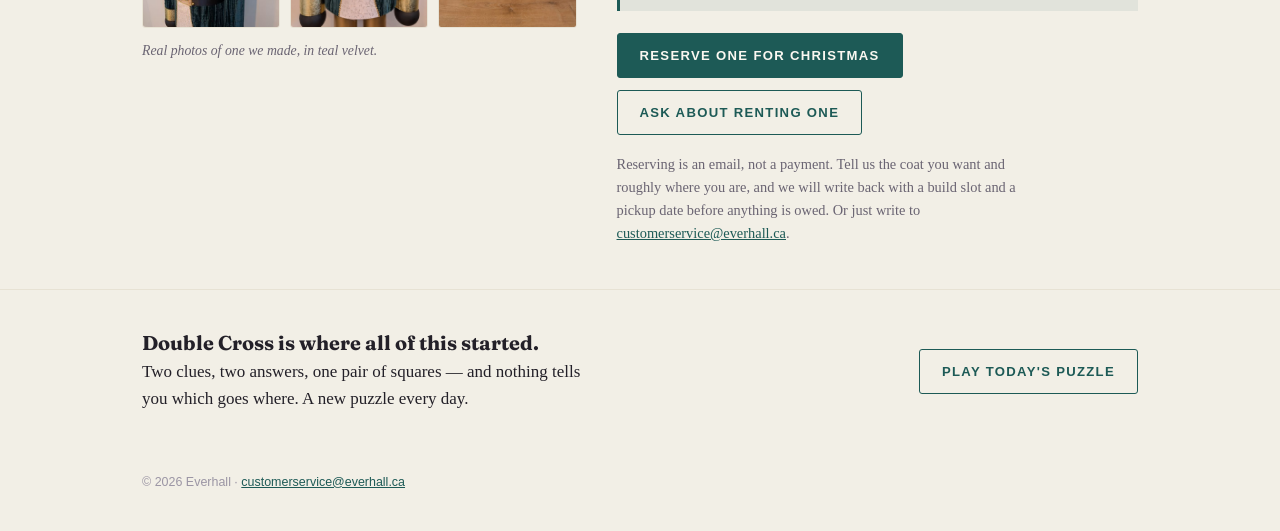
==== commit 0225c17d: "Shop: point seasonal tees at TeePublic, hold Christmas until it is public Redbubble's public Everhal" ====
--- a/shop/index.html
+++ b/shop/index.html
@@ -43,6 +43,7 @@
 nav{display:flex;gap:20px;font:500 .78rem/1 var(--sans);letter-spacing:.12em;text-transform:uppercase}
 nav a{text-decoration:none;color:var(--ink-soft)}
 nav a[aria-current]{color:var(--ink);border-bottom:2px solid var(--gold);padding-bottom:3px}
+@media (max-width:400px){header .wrap{gap:10px}.mark{font-size:1.2rem;gap:8px;letter-spacing:.1em}.mark img{width:32px;height:32px}nav{gap:14px;letter-spacing:.08em}}
 
 /* intro */
 .intro{padding-top:56px;padding-bottom:34px}
@@ -206,10 +207,9 @@
       <h2>Every grid is a real crossword.</h2>
       <p class="sub">The word runs down the middle and every answer across genuinely crosses it — built and
       checked the same way as the daily puzzle. Gift designs for teachers, nurses, grandparents, golfers,
-      bakers and a hundred more are on sale now, and the Halloween and Christmas designs have just landed.</p>
+      bakers and a hundred more are on sale now, and the Halloween designs have just landed.</p>
       <div class="actions" style="margin:0 0 26px">
         <a class="btn primary" href="https://www.teepublic.com/user/everhall" data-gc="out-teepublic-store">Shop the tees on TeePublic</a>
-        <a class="btn ghost" href="https://www.redbubble.com/people/everhall/shop" data-gc="out-redbubble-store">Everhall on Redbubble</a>
       </div>
       <div class="tees">
         <figure class="tee"><a href="https://www.teepublic.com/t-shirt/99139245-nurse-crossword-puzzle-grid-gift" data-gc="out-teepublic-nurse"><img src="img/shirt-nurse.jpg" alt="White t-shirt printed with a crossword built on the word NURSE" width="630" height="630" loading="lazy"></a><figcaption>Nurse &mdash; on sale now</figcaption></figure>
@@ -217,16 +217,15 @@
         <figure class="tee"><a href="https://www.teepublic.com/t-shirt/99138108-mom-crossword-puzzle-grid-gift" data-gc="out-teepublic-mom"><img src="img/shirt-mom.jpg" alt="White t-shirt printed with a crossword built on the word MOM" width="630" height="630" loading="lazy"></a><figcaption>Mom &mdash; on sale now</figcaption></figure>
         <figure class="tee"><a href="https://www.teepublic.com/t-shirt/99138107-grandpa-crossword-puzzle-grid-gift" data-gc="out-teepublic-grandpa"><img src="img/shirt-grandpa.jpg" alt="White t-shirt printed with a crossword built on the word GRANDPA" width="630" height="630" loading="lazy"></a><figcaption>Grandpa &mdash; on sale now</figcaption></figure>
       </div>
-      <p class="sub" style="margin-top:26px">Seasonal designs, printed on the same shirts. Thirteen Halloween grids and eighteen Christmas grids are on Redbubble now:</p>
+      <p class="sub" style="margin-top:26px">Seasonal designs, printed on the same shirts. Thirteen Halloween grids are on TeePublic now; the Christmas set follows soon:</p>
       <div class="tees">
-        <figure class="tee"><a href="https://www.redbubble.com/people/everhall/shop?q=halloween" data-gc="out-redbubble-halloween"><img src="img/art-halloween.jpg" alt="Crossword design built on the word HALLOWEEN" width="630" height="630" loading="lazy"></a><figcaption>Halloween &mdash; on sale now</figcaption></figure>
-        <figure class="tee"><a href="https://www.redbubble.com/people/everhall/shop?q=pumpkin" data-gc="out-redbubble-pumpkin"><img src="img/art-pumpkin.jpg" alt="Crossword design built on the word PUMPKIN" width="630" height="630" loading="lazy"></a><figcaption>Pumpkin &mdash; on sale now</figcaption></figure>
-        <figure class="tee"><a href="https://www.redbubble.com/people/everhall/shop?q=nutcracker" data-gc="out-redbubble-nutcracker"><img src="img/art-nutcracker.jpg" alt="Crossword design built on the word NUTCRACKER" width="630" height="630" loading="lazy"></a><figcaption>Nutcracker &mdash; on sale now</figcaption></figure>
-        <figure class="tee"><a href="https://www.redbubble.com/people/everhall/shop?q=christmas" data-gc="out-redbubble-christmas"><img src="img/art-christmas.jpg" alt="Crossword design built on the word CHRISTMAS" width="630" height="630" loading="lazy"></a><figcaption>Christmas &mdash; on sale now</figcaption></figure>
+        <figure class="tee"><a href="https://www.teepublic.com/t-shirt/99573112-halloween-crossword-shirt-puzzle-lover-gift" data-gc="out-teepublic-halloween"><img src="img/art-halloween.jpg" alt="Crossword design built on the word HALLOWEEN" width="630" height="630" loading="lazy"></a><figcaption>Halloween &mdash; on sale now</figcaption></figure>
+        <figure class="tee"><a href="https://www.teepublic.com/t-shirt/99573114-pumpkin-crossword-shirt-halloween-puzzle-lover-gif" data-gc="out-teepublic-pumpkin"><img src="img/art-pumpkin.jpg" alt="Crossword design built on the word PUMPKIN" width="630" height="630" loading="lazy"></a><figcaption>Pumpkin &mdash; on sale now</figcaption></figure>
+        <figure class="tee"><img src="img/art-nutcracker.jpg" alt="Crossword design built on the word NUTCRACKER" width="630" height="630" loading="lazy"><figcaption>Nutcracker &mdash; coming soon</figcaption></figure>
+        <figure class="tee"><img src="img/art-stocking.jpg" alt="Crossword design built on the word STOCKING" width="630" height="630" loading="lazy"><figcaption>Stocking &mdash; coming soon</figcaption></figure>
       </div>
       <div class="actions" style="margin-top:20px">
-        <a class="btn ghost" href="https://www.redbubble.com/people/everhall/shop?q=halloween" data-gc="out-redbubble-all-halloween">All thirteen Halloween tees</a>
-        <a class="btn ghost" href="https://www.redbubble.com/people/everhall/shop?q=christmas" data-gc="out-redbubble-all-christmas">All eighteen Christmas tees</a>
+        <a class="btn ghost" href="https://www.teepublic.com/user/everhall?query=halloween" data-gc="out-teepublic-all-halloween">All thirteen Halloween tees</a>
       </div>
     </div>
   </section>
@@ -341,7 +340,7 @@
 })();
 
 /* anonymous aggregate counts (GoatCounter: no cookies, no IDs). Links carrying data-gc
-   report one event when followed, e.g. out-redbubble-christmas; middle-clicks count too. */
+   report one event when followed, e.g. out-teepublic-halloween; middle-clicks count too. */
 (function () {
   function out(e) {
     if (e.type === 'auxclick' && e.button !== 1) return;
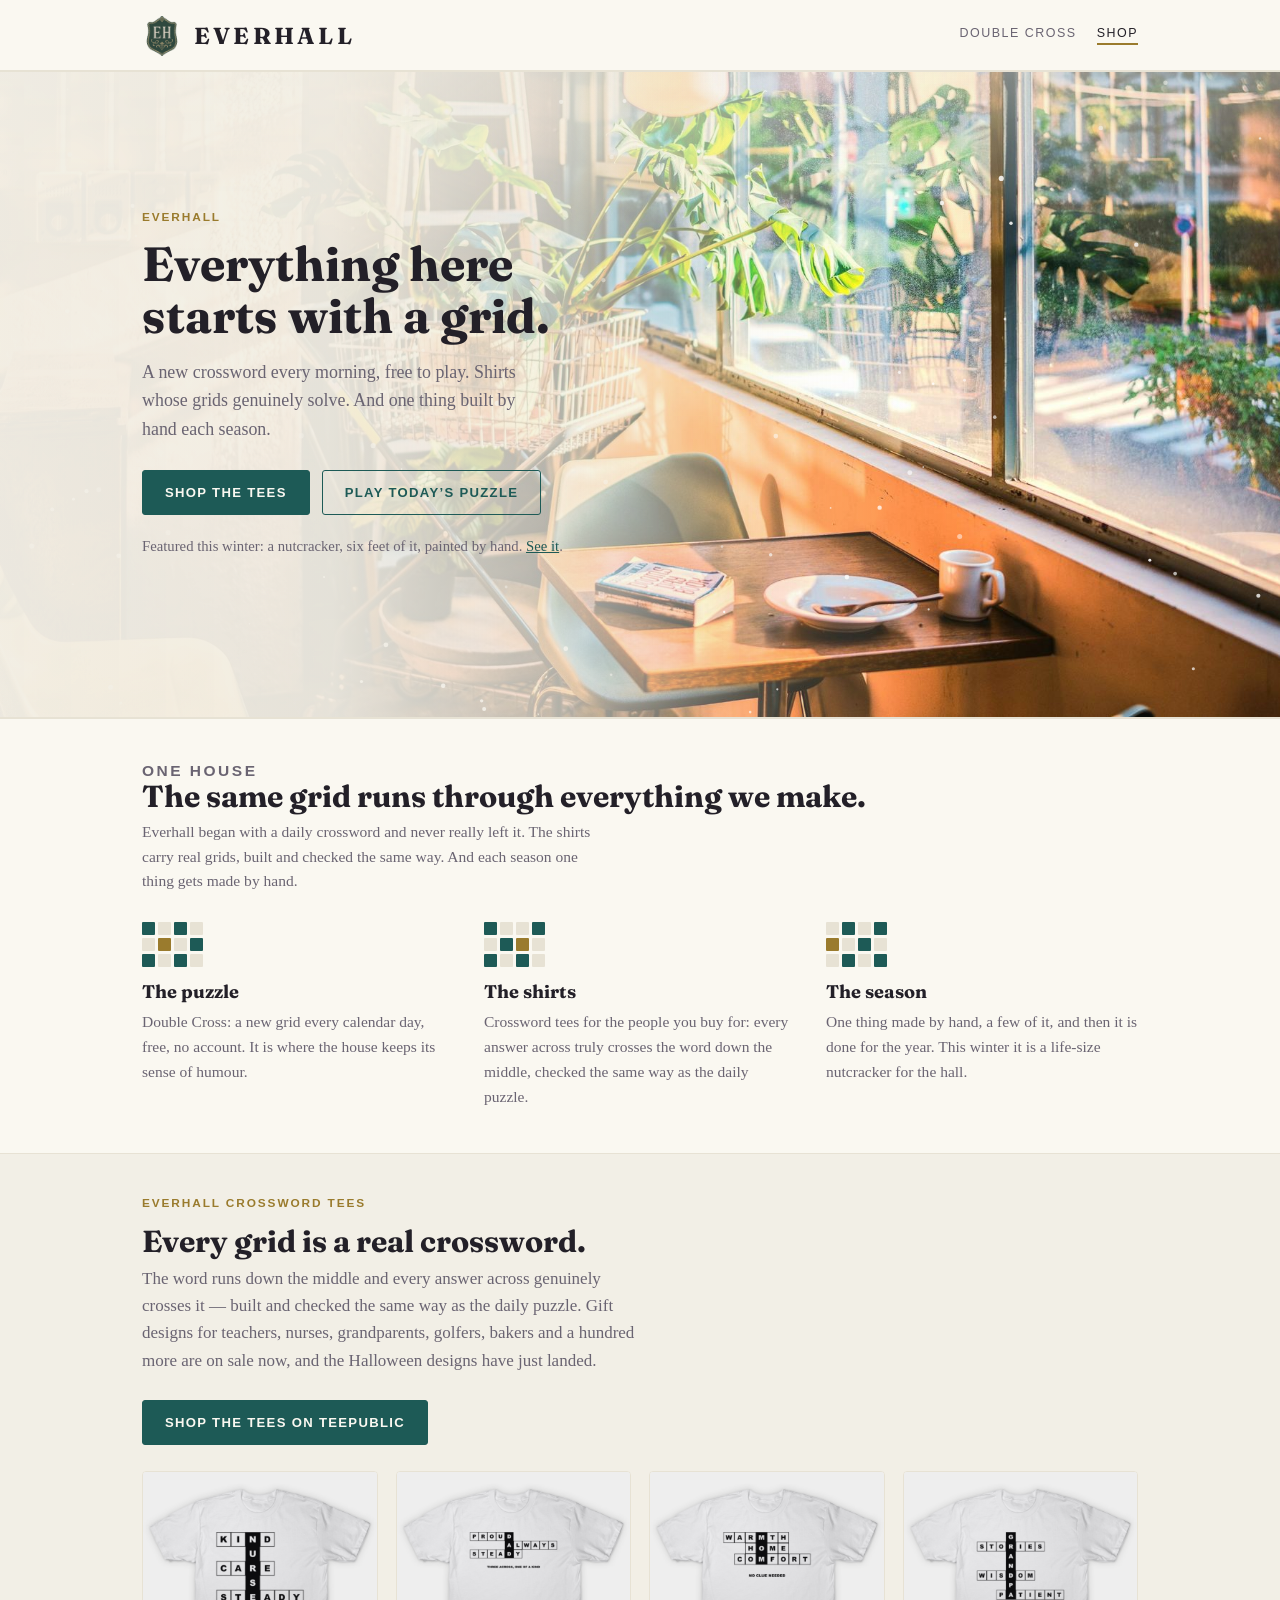
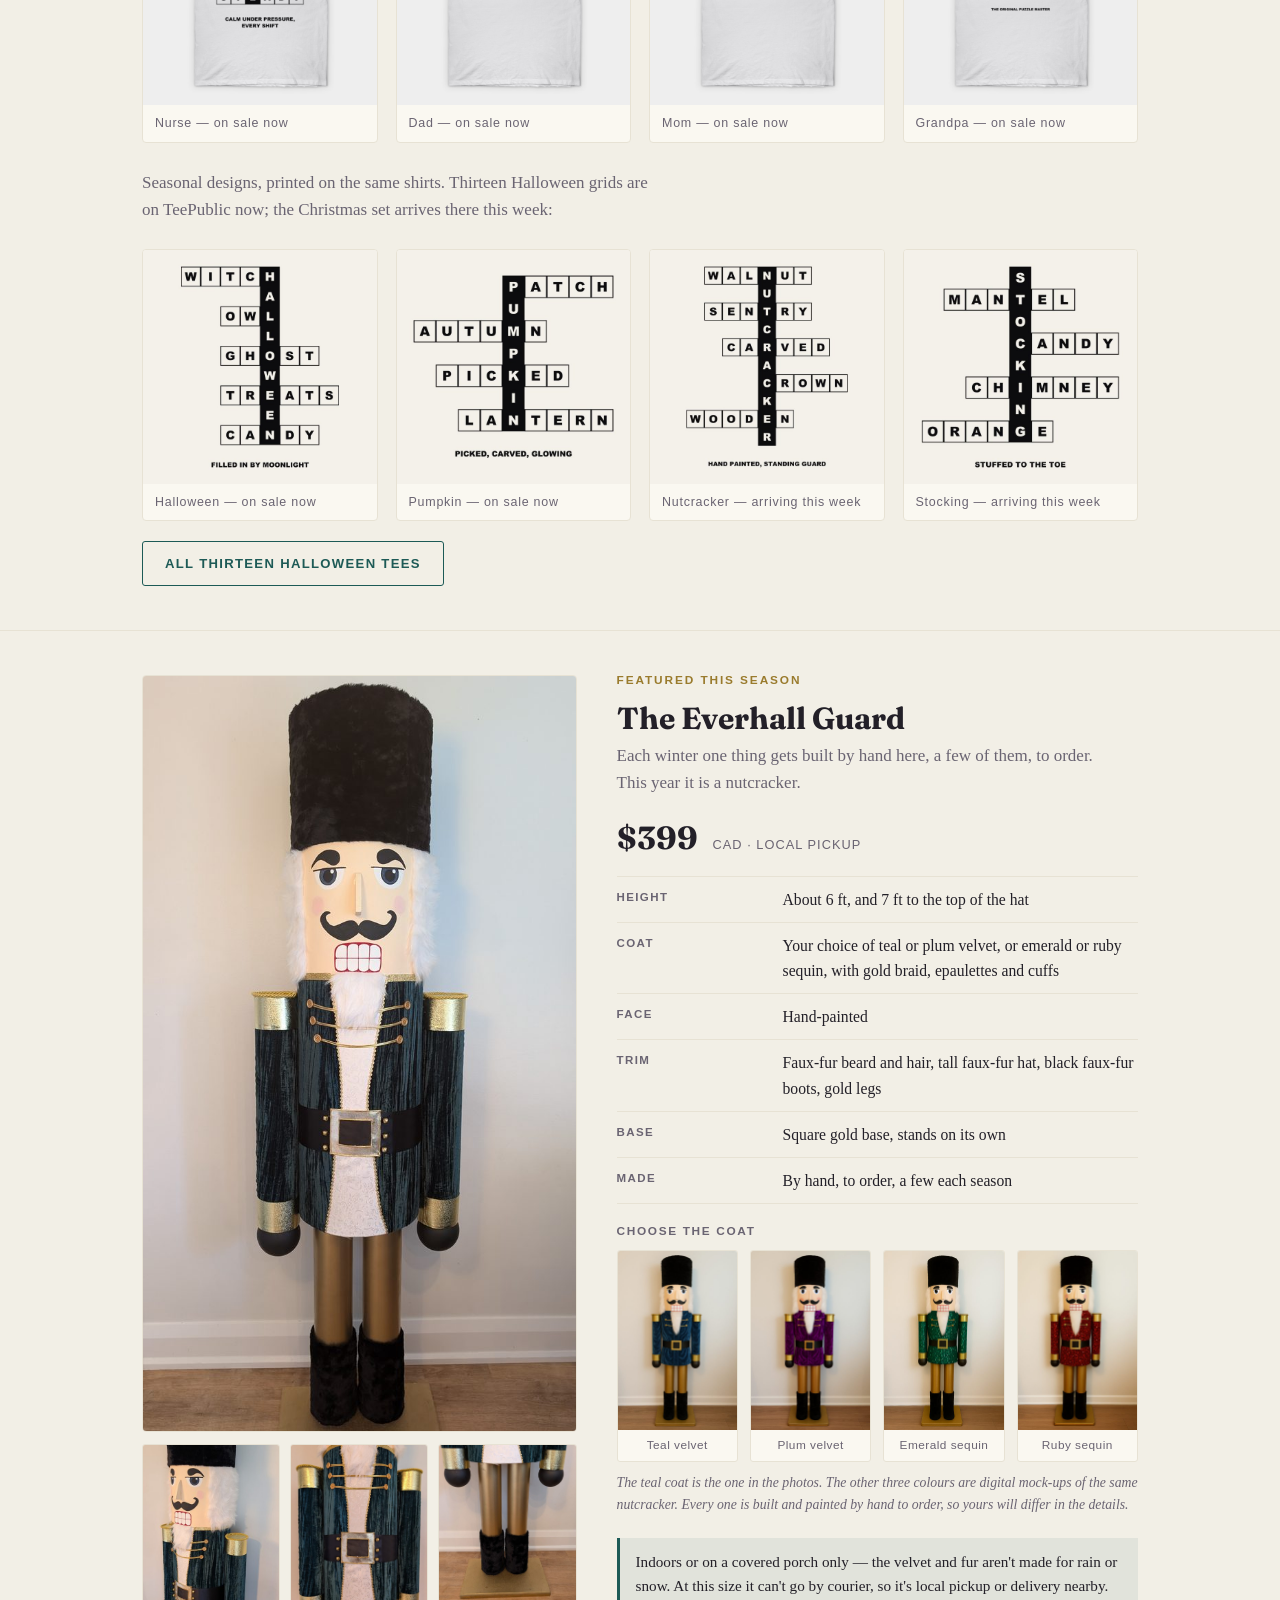
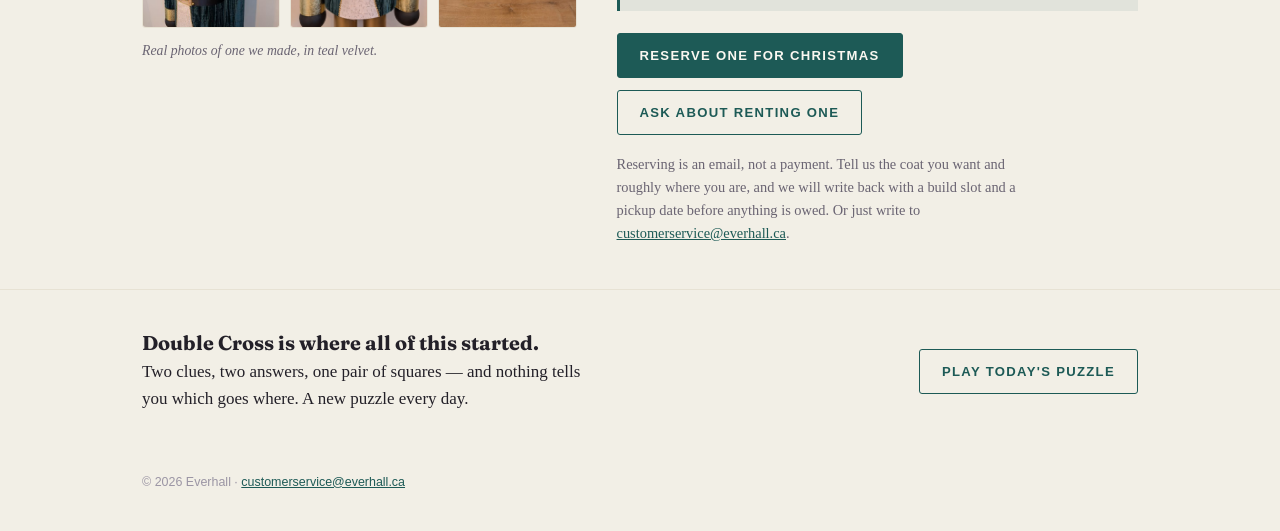
==== commit 15db50fc: "Shop: Christmas tees read "arriving this week" until TeePublic has them The Everhall Redbubble store" ====
--- a/shop/index.html
+++ b/shop/index.html
@@ -217,12 +217,12 @@
         <figure class="tee"><a href="https://www.teepublic.com/t-shirt/99138108-mom-crossword-puzzle-grid-gift" data-gc="out-teepublic-mom"><img src="img/shirt-mom.jpg" alt="White t-shirt printed with a crossword built on the word MOM" width="630" height="630" loading="lazy"></a><figcaption>Mom &mdash; on sale now</figcaption></figure>
         <figure class="tee"><a href="https://www.teepublic.com/t-shirt/99138107-grandpa-crossword-puzzle-grid-gift" data-gc="out-teepublic-grandpa"><img src="img/shirt-grandpa.jpg" alt="White t-shirt printed with a crossword built on the word GRANDPA" width="630" height="630" loading="lazy"></a><figcaption>Grandpa &mdash; on sale now</figcaption></figure>
       </div>
-      <p class="sub" style="margin-top:26px">Seasonal designs, printed on the same shirts. Thirteen Halloween grids are on TeePublic now; the Christmas set follows soon:</p>
+      <p class="sub" style="margin-top:26px">Seasonal designs, printed on the same shirts. Thirteen Halloween grids are on TeePublic now; the Christmas set arrives there this week:</p>
       <div class="tees">
         <figure class="tee"><a href="https://www.teepublic.com/t-shirt/99573112-halloween-crossword-shirt-puzzle-lover-gift" data-gc="out-teepublic-halloween"><img src="img/art-halloween.jpg" alt="Crossword design built on the word HALLOWEEN" width="630" height="630" loading="lazy"></a><figcaption>Halloween &mdash; on sale now</figcaption></figure>
         <figure class="tee"><a href="https://www.teepublic.com/t-shirt/99573114-pumpkin-crossword-shirt-halloween-puzzle-lover-gif" data-gc="out-teepublic-pumpkin"><img src="img/art-pumpkin.jpg" alt="Crossword design built on the word PUMPKIN" width="630" height="630" loading="lazy"></a><figcaption>Pumpkin &mdash; on sale now</figcaption></figure>
-        <figure class="tee"><img src="img/art-nutcracker.jpg" alt="Crossword design built on the word NUTCRACKER" width="630" height="630" loading="lazy"><figcaption>Nutcracker &mdash; coming soon</figcaption></figure>
-        <figure class="tee"><img src="img/art-stocking.jpg" alt="Crossword design built on the word STOCKING" width="630" height="630" loading="lazy"><figcaption>Stocking &mdash; coming soon</figcaption></figure>
+        <figure class="tee"><img src="img/art-nutcracker.jpg" alt="Crossword design built on the word NUTCRACKER" width="630" height="630" loading="lazy"><figcaption>Nutcracker &mdash; arriving this week</figcaption></figure>
+        <figure class="tee"><img src="img/art-stocking.jpg" alt="Crossword design built on the word STOCKING" width="630" height="630" loading="lazy"><figcaption>Stocking &mdash; arriving this week</figcaption></figure>
       </div>
       <div class="actions" style="margin-top:20px">
         <a class="btn ghost" href="https://www.teepublic.com/user/everhall?query=halloween" data-gc="out-teepublic-all-halloween">All thirteen Halloween tees</a>
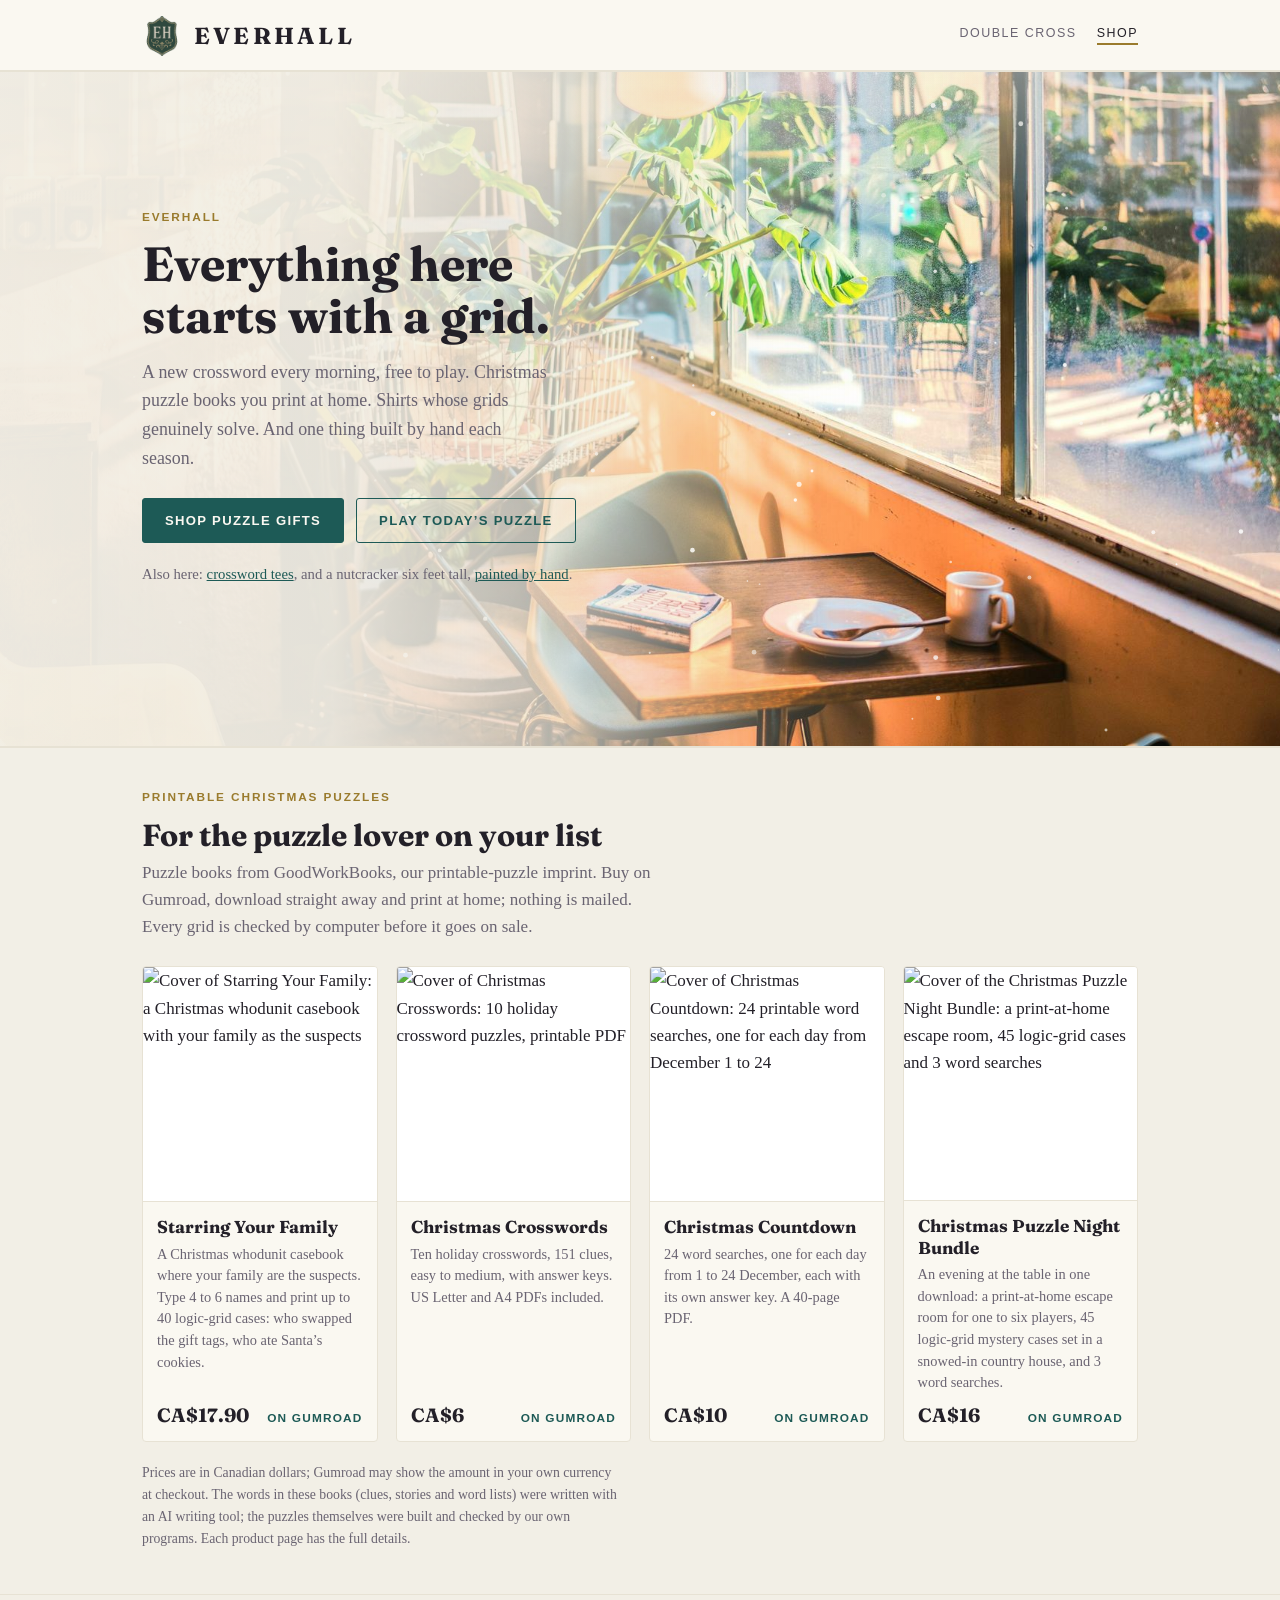
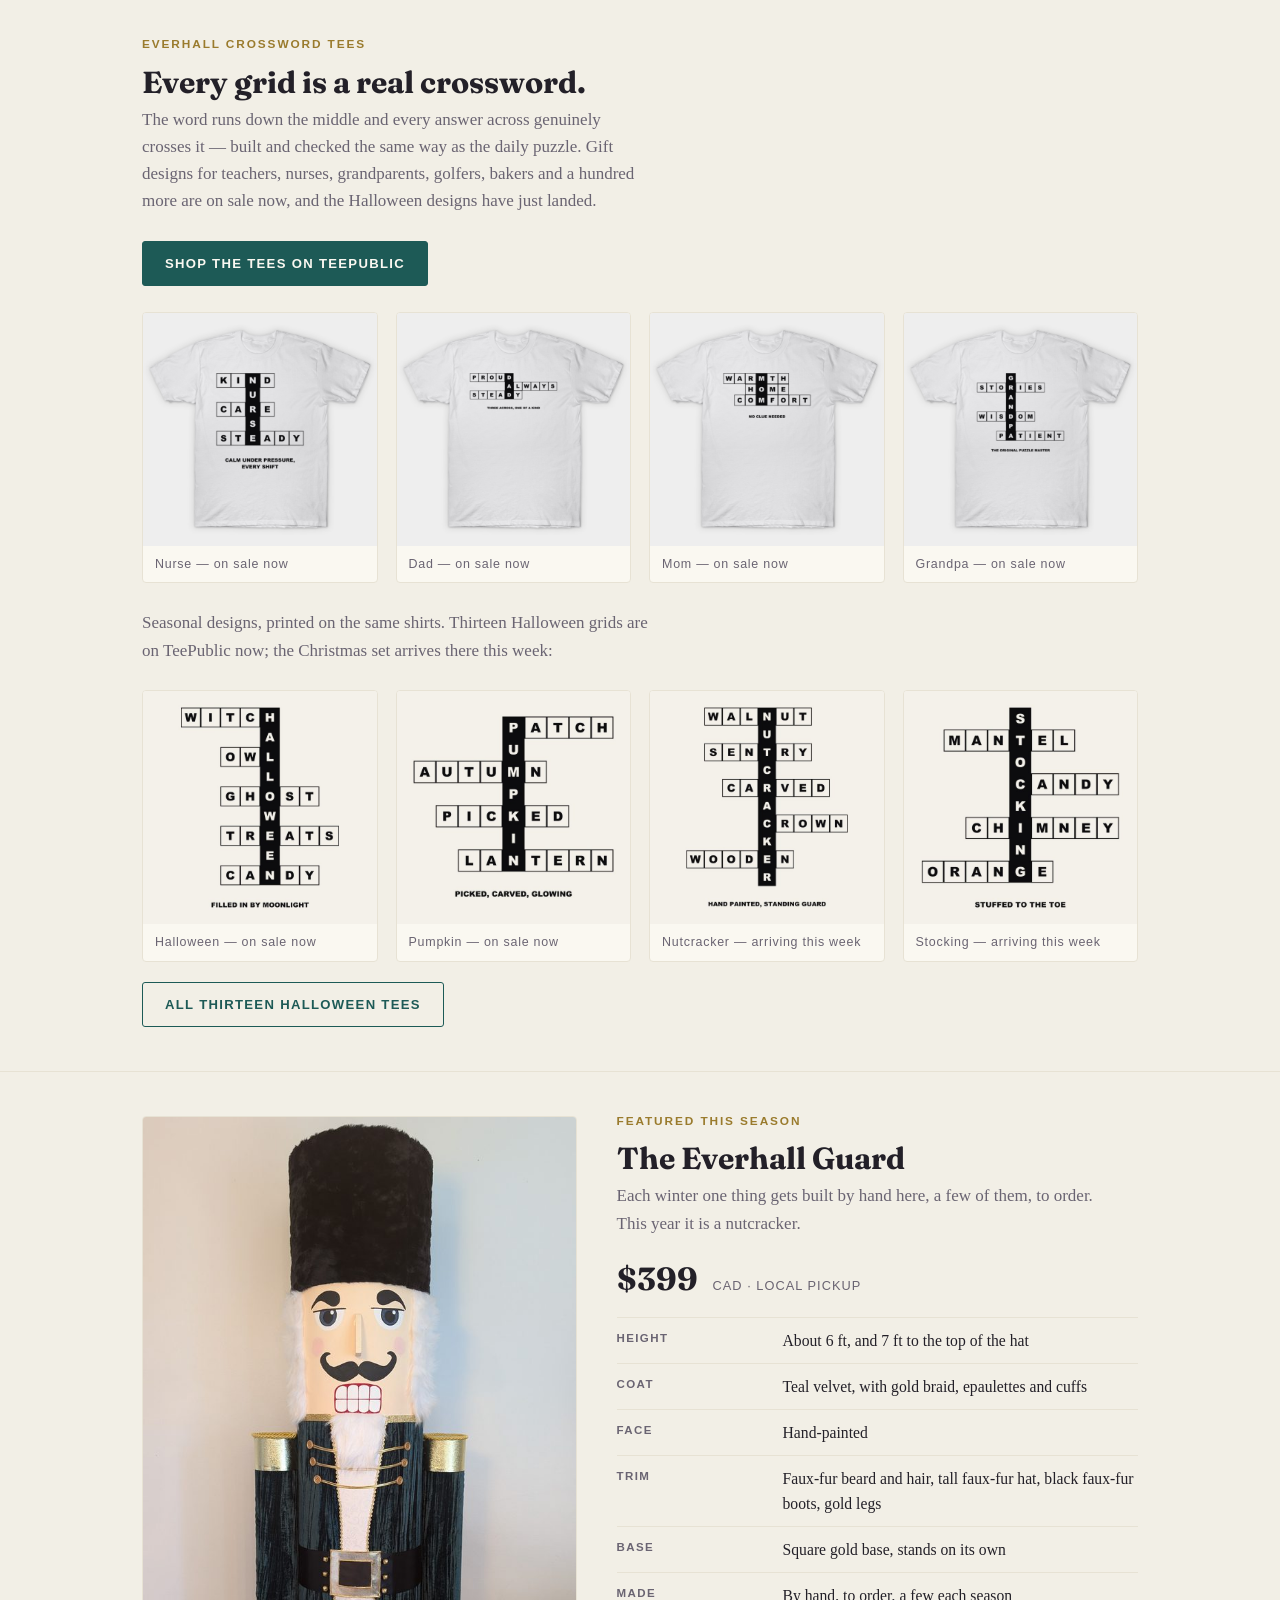
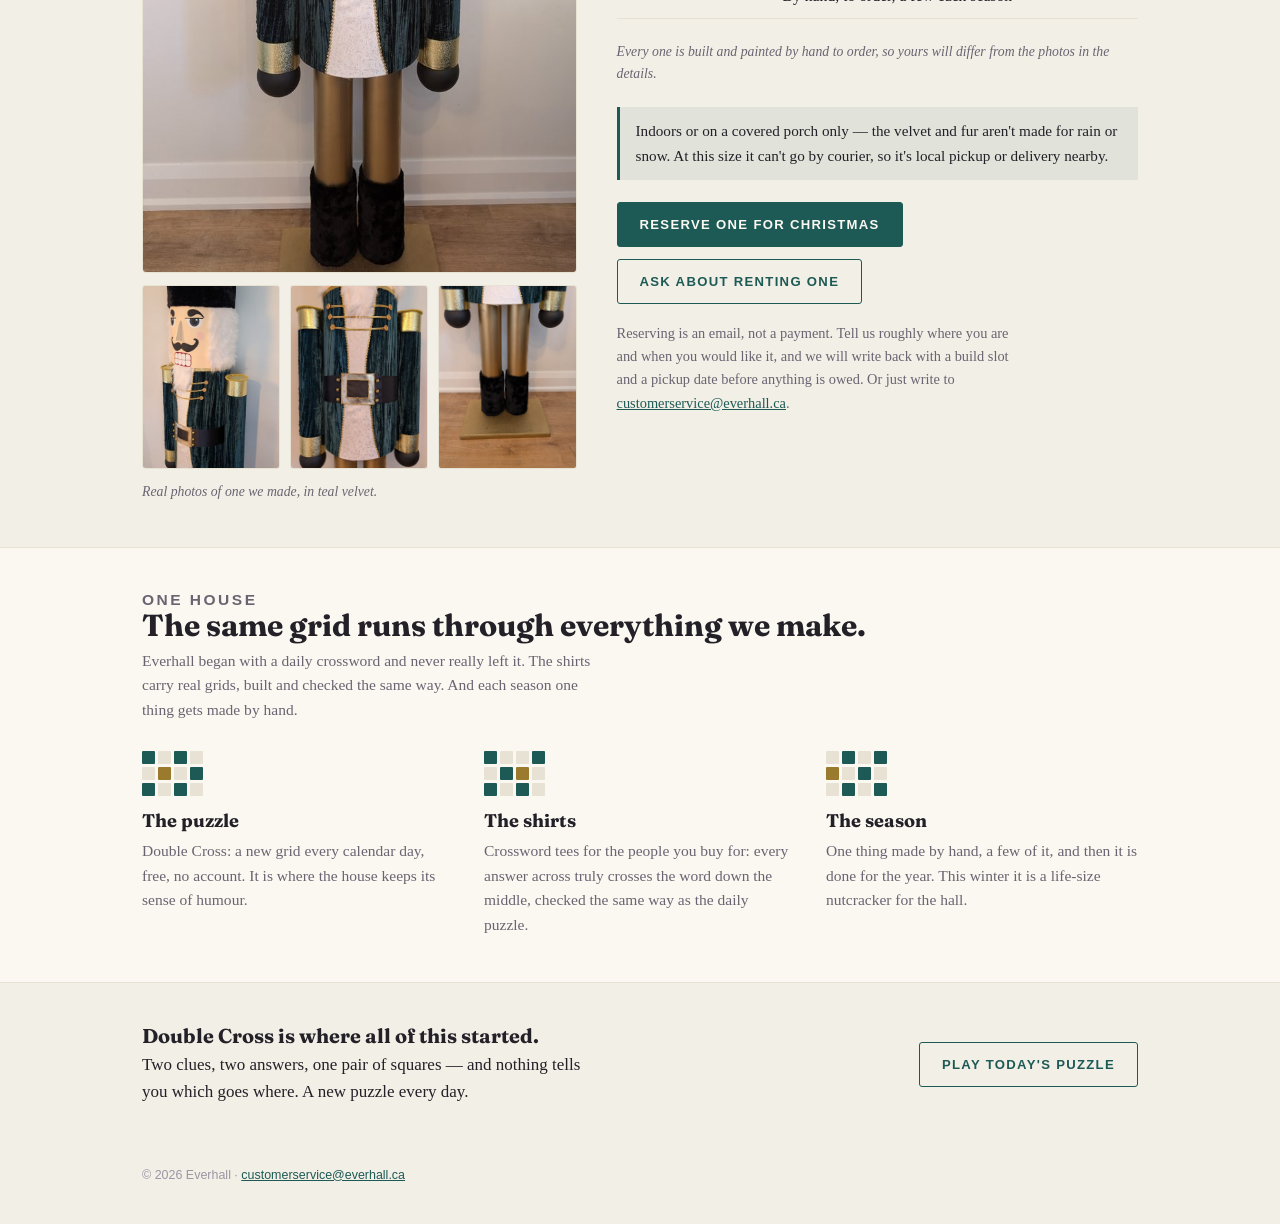
==== commit fe7eeccf: "Shop: lead with printable Christmas puzzle gifts; count every card; drop unbuilt nutcracker coats - " ====
--- a/shop/index.html
+++ b/shop/index.html
@@ -4,21 +4,21 @@
 <meta charset="utf-8">
 <meta name="viewport" content="width=device-width, initial-scale=1">
 <title>Everhall — Seasonal Shop</title>
-<meta name="description" content="Six-foot hand-painted nutcrackers, made to order for the season, and crossword tees where every grid really works. From Everhall, home of Double Cross.">
+<meta name="description" content="Printable Christmas puzzle books for the puzzle lover on your list, crossword tees where every grid really works, and a six-foot hand-painted nutcracker. From Everhall, home of Double Cross.">
 <meta name="theme-color" content="#f2efe6">
 <link rel="canonical" href="https://everhall.ca/shop/">
 <link rel="icon" type="image/png" sizes="32x32" href="/shop/img/favicon-32.png">
 <meta property="og:title" content="Everhall — Seasonal Shop">
 <meta property="og:type" content="website">
 <meta property="og:url" content="https://everhall.ca/shop/">
-<meta property="og:description" content="Crossword tees with grids that genuinely solve, and a nutcracker built and painted by hand. From Everhall, home of Double Cross.">
+<meta property="og:description" content="Printable Christmas puzzle books, crossword tees with grids that genuinely solve, and a nutcracker built and painted by hand. From Everhall, home of Double Cross.">
 <meta property="og:image" content="https://everhall.ca/shop/img/room-window.jpg">
 <meta property="og:image:width" content="1800">
 <meta property="og:image:height" content="900">
 <meta name="twitter:card" content="summary_large_image">
 <link rel="preconnect" href="https://fonts.googleapis.com">
 <link rel="preconnect" href="https://fonts.gstatic.com" crossorigin>
-<link rel="stylesheet" href="https://fonts.googleapis.com/css2?family=Fraunces:opsz,wght@9..144,500;9..144,700&display=swap">
+<link rel="stylesheet" href="https://fonts.googleapis.com/css2?family=Fraunces:opsz,wght@9..144,500;9..144,700&amp;display=swap">
 <style>
 :root{
   --paper:#f2efe6; --paper-hi:#faf8f1; --paper-dim:#e7e2d4;
@@ -72,13 +72,7 @@
 .details figure{margin:0;aspect-ratio:3/4;overflow:hidden;border:1px solid var(--paper-dim);border-radius:3px;background:var(--paper-hi)}
 .details img{width:100%;height:100%;object-fit:cover;display:block}
 .gallery .caveat{margin:0}
-.coats-h{font:600 .74rem/1 var(--sans);letter-spacing:.14em;text-transform:uppercase;color:var(--ink-soft);margin:6px 0 12px}
-.coats{display:grid;grid-template-columns:repeat(4,minmax(0,1fr));gap:12px}
-.coats figure{margin:0;background:var(--paper-hi);border:1px solid var(--paper-dim);border-radius:3px;overflow:hidden}
-.coats img{display:block;width:100%;height:auto}
-.coats figcaption{font:500 .74rem/1.2 var(--sans);letter-spacing:.04em;color:var(--ink-soft);padding:8px 8px 9px;text-align:center}
 .caveat{font-size:.86rem;color:var(--ink-soft);font-style:italic;margin:10px 0 22px}
-@media (max-width:560px){.coats{grid-template-columns:repeat(2,minmax(0,1fr))}}
 .note{background:var(--accent-wash);border-left:3px solid var(--accent);padding:12px 16px;font-size:.95rem;margin:0 0 22px}
 .actions{display:flex;flex-wrap:wrap;gap:12px}
 .btn{display:inline-block;font:600 .82rem/1 var(--sans);letter-spacing:.1em;text-transform:uppercase;text-decoration:none;padding:15px 22px;border-radius:3px;border:1.5px solid var(--accent)}
@@ -92,6 +86,22 @@
 .tee figcaption{font:500 .78rem/1.3 var(--sans);letter-spacing:.06em;color:var(--ink-soft);padding:10px 12px}
 .how{font-size:.9rem;color:var(--ink-soft);margin:18px 0 0;max-width:56ch}
 .soon{display:inline-block;font:600 .72rem/1 var(--sans);letter-spacing:.14em;text-transform:uppercase;color:var(--ochre);border:1px solid currentColor;padding:6px 10px;border-radius:2px;margin-top:20px}
+
+/* printable puzzle books: each card is one link to its Gumroad page */
+.books{display:grid;grid-template-columns:repeat(4,minmax(0,1fr));gap:18px}
+.book{display:flex;flex-direction:column;background:var(--paper-hi);border:1px solid var(--paper-dim);border-radius:4px;overflow:hidden;text-decoration:none;color:var(--ink)}
+.book:hover{border-color:var(--accent)}
+.book:focus-visible{outline:2px solid var(--accent);outline-offset:3px}
+.book .cover{aspect-ratio:1/1;background:#fff;border-bottom:1px solid var(--paper-dim)}
+.book .cover img{display:block;width:100%;height:100%;object-fit:contain}
+.book .body{display:flex;flex-direction:column;flex:1;padding:14px 14px 16px}
+.book h3{font:700 1.08rem/1.25 var(--display);margin:0 0 6px}
+.book p{margin:0 0 12px;font-size:.9rem;line-height:1.5;color:var(--ink-soft)}
+.book .buy{margin-top:auto;display:flex;align-items:baseline;justify-content:space-between;gap:10px;font:600 .74rem/1.2 var(--sans);letter-spacing:.1em;text-transform:uppercase;color:var(--accent)}
+.book .buy b{font:700 1.2rem/1 var(--display);letter-spacing:0;text-transform:none;color:var(--ink)}
+.fine{font-size:.86rem;color:var(--ink-soft);margin:20px 0 0;max-width:70ch}
+@media (max-width:900px){.books{grid-template-columns:repeat(2,minmax(0,1fr))}}
+@media (max-width:480px){.books{grid-template-columns:1fr}}
 
 /* hero: a garlanded shop window in daylight, lamps on inside, snow falling across it.
    Light treatment -- the headline is ink on paper, so the photograph stays as bright as it was
@@ -161,14 +171,136 @@
     <div class="wrap">
       <p class="eyebrow">Everhall</p>
       <h1>Everything here starts with a grid.</h1>
-      <p class="lede">A new crossword every morning, free to play. Shirts whose grids genuinely solve.
-      And one thing built by hand each season.</p>
+      <p class="lede">A new crossword every morning, free to play. Christmas puzzle books you print at home.
+      Shirts whose grids genuinely solve. And one thing built by hand each season.</p>
       <div class="actions">
-        <a class="btn primary" href="#tees">Shop the tees</a>
+        <a class="btn primary" href="#puzzles">Shop puzzle gifts</a>
         <a class="btn ghost" href="/">Play today&rsquo;s puzzle</a>
       </div>
-      <p class="under">Featured this winter: a nutcracker, six feet of it, painted by hand.
-      <a href="#nutcracker">See it</a>.</p>
+      <p class="under">Also here: <a href="#tees">crossword tees</a>, and a nutcracker six feet tall,
+      <a href="#nutcracker">painted by hand</a>.</p>
+    </div>
+  </section>
+
+  <section id="puzzles">
+    <div class="wrap">
+      <p class="eyebrow">Printable Christmas puzzles</p>
+      <h2>For the puzzle lover on your list</h2>
+      <p class="sub">Puzzle books from GoodWorkBooks, our printable-puzzle imprint. Buy on Gumroad, download
+      straight away and print at home; nothing is mailed. Every grid is checked by computer before it goes on sale.</p>
+      <div class="books">
+        <a class="book" href="https://goodworkbooks.gumroad.com/l/starring-your-family" data-goatcounter-click="shop-starring-your-family" data-goatcounter-title="Starring Your Family (Gumroad)">
+          <div class="cover"><img src="https://public-files.gumroad.com/86wj0nelm9wejy4araf8x873gsz0" alt="Cover of Starring Your Family: a Christmas whodunit casebook with your family as the suspects" width="1005" height="1005" loading="lazy"></div>
+          <div class="body">
+            <h3>Starring Your Family</h3>
+            <p>A Christmas whodunit casebook where your family are the suspects. Type 4 to 6 names and print
+            up to 40 logic-grid cases: who swapped the gift tags, who ate Santa&rsquo;s cookies.</p>
+            <span class="buy"><b>CA$17.90</b>On Gumroad</span>
+          </div>
+        </a>
+        <a class="book" href="https://goodworkbooks.gumroad.com/l/xbxlm" data-goatcounter-click="shop-christmas-crosswords" data-goatcounter-title="Christmas Crosswords (Gumroad)">
+          <div class="cover"><img src="https://public-files.gumroad.com/ef3j58pe58l9ksj7p1hkoblkttsf" alt="Cover of Christmas Crosswords: 10 holiday crossword puzzles, printable PDF" width="1005" height="1005" loading="lazy"></div>
+          <div class="body">
+            <h3>Christmas Crosswords</h3>
+            <p>Ten holiday crosswords, 151 clues, easy to medium, with answer keys. US Letter and A4 PDFs
+            included.</p>
+            <span class="buy"><b>CA$6</b>On Gumroad</span>
+          </div>
+        </a>
+        <a class="book" href="https://goodworkbooks.gumroad.com/l/vnfebw" data-goatcounter-click="shop-christmas-countdown" data-goatcounter-title="Christmas Countdown 24 word searches (Gumroad)">
+          <div class="cover"><img src="https://public-files.gumroad.com/leeoafzqzf11avselaqor3152ucw" alt="Cover of Christmas Countdown: 24 printable word searches, one for each day from December 1 to 24" width="1005" height="1005" loading="lazy"></div>
+          <div class="body">
+            <h3>Christmas Countdown</h3>
+            <p>24 word searches, one for each day from 1 to 24 December, each with its own answer key. A 40-page
+            PDF.</p>
+            <span class="buy"><b>CA$10</b>On Gumroad</span>
+          </div>
+        </a>
+        <a class="book" href="https://goodworkbooks.gumroad.com/l/sdjcc" data-goatcounter-click="shop-christmas-puzzle-night" data-goatcounter-title="Christmas Puzzle Night Bundle (Gumroad)">
+          <div class="cover"><img src="https://public-files.gumroad.com/mwj80okmtxxtbofuhw6v2cry0khx" alt="Cover of the Christmas Puzzle Night Bundle: a print-at-home escape room, 45 logic-grid cases and 3 word searches" width="1005" height="565" loading="lazy"></div>
+          <div class="body">
+            <h3>Christmas Puzzle Night Bundle</h3>
+            <p>An evening at the table in one download: a print-at-home escape room for one to six players,
+            45 logic-grid mystery cases set in a snowed-in country house, and 3 word searches.</p>
+            <span class="buy"><b>CA$16</b>On Gumroad</span>
+          </div>
+        </a>
+      </div>
+      <p class="fine">Prices are in Canadian dollars; Gumroad may show the amount in your own currency at checkout.
+      The words in these books (clues, stories and word lists) were written with an AI writing tool; the puzzles
+      themselves were built and checked by our own programs. Each product page has the full details.</p>
+    </div>
+  </section>
+
+  <section id="tees">
+    <div class="wrap">
+      <p class="eyebrow">Everhall crossword tees</p>
+      <h2>Every grid is a real crossword.</h2>
+      <p class="sub">The word runs down the middle and every answer across genuinely crosses it — built and
+      checked the same way as the daily puzzle. Gift designs for teachers, nurses, grandparents, golfers,
+      bakers and a hundred more are on sale now, and the Halloween designs have just landed.</p>
+      <div class="actions" style="margin:0 0 26px">
+        <a class="btn primary" href="https://www.teepublic.com/user/everhall" data-goatcounter-click="shop-teepublic-store" data-goatcounter-title="TeePublic store">Shop the tees on TeePublic</a>
+      </div>
+      <div class="tees">
+        <figure class="tee"><a href="https://www.teepublic.com/t-shirt/99139245-nurse-crossword-puzzle-grid-gift" data-goatcounter-click="shop-tee-nurse" data-goatcounter-title="Nurse crossword tee (TeePublic)"><img src="img/shirt-nurse.jpg" alt="White t-shirt printed with a crossword built on the word NURSE" width="630" height="630" loading="lazy"></a><figcaption>Nurse &mdash; on sale now</figcaption></figure>
+        <figure class="tee"><a href="https://www.teepublic.com/t-shirt/99138110-dad-crossword-puzzle-grid-gift" data-goatcounter-click="shop-tee-dad" data-goatcounter-title="Dad crossword tee (TeePublic)"><img src="img/shirt-dad.jpg" alt="White t-shirt printed with a crossword built on the word DAD" width="630" height="630" loading="lazy"></a><figcaption>Dad &mdash; on sale now</figcaption></figure>
+        <figure class="tee"><a href="https://www.teepublic.com/t-shirt/99138108-mom-crossword-puzzle-grid-gift" data-goatcounter-click="shop-tee-mom" data-goatcounter-title="Mom crossword tee (TeePublic)"><img src="img/shirt-mom.jpg" alt="White t-shirt printed with a crossword built on the word MOM" width="630" height="630" loading="lazy"></a><figcaption>Mom &mdash; on sale now</figcaption></figure>
+        <figure class="tee"><a href="https://www.teepublic.com/t-shirt/99138107-grandpa-crossword-puzzle-grid-gift" data-goatcounter-click="shop-tee-grandpa" data-goatcounter-title="Grandpa crossword tee (TeePublic)"><img src="img/shirt-grandpa.jpg" alt="White t-shirt printed with a crossword built on the word GRANDPA" width="630" height="630" loading="lazy"></a><figcaption>Grandpa &mdash; on sale now</figcaption></figure>
+      </div>
+      <p class="sub" style="margin-top:26px">Seasonal designs, printed on the same shirts. Thirteen Halloween grids are on TeePublic now; the Christmas set arrives there this week:</p>
+      <div class="tees">
+        <figure class="tee"><a href="https://www.teepublic.com/t-shirt/99573112-halloween-crossword-shirt-puzzle-lover-gift" data-goatcounter-click="shop-tee-halloween" data-goatcounter-title="Halloween crossword tee (TeePublic)"><img src="img/art-halloween.jpg" alt="Crossword design built on the word HALLOWEEN" width="630" height="630" loading="lazy"></a><figcaption>Halloween &mdash; on sale now</figcaption></figure>
+        <figure class="tee"><a href="https://www.teepublic.com/t-shirt/99573114-pumpkin-crossword-shirt-halloween-puzzle-lover-gif" data-goatcounter-click="shop-tee-pumpkin" data-goatcounter-title="Pumpkin crossword tee (TeePublic)"><img src="img/art-pumpkin.jpg" alt="Crossword design built on the word PUMPKIN" width="630" height="630" loading="lazy"></a><figcaption>Pumpkin &mdash; on sale now</figcaption></figure>
+        <figure class="tee" data-goatcounter-click="shop-tee-nutcracker-soon" data-goatcounter-title="Nutcracker tee, arriving (no link yet)"><img src="img/art-nutcracker.jpg" alt="Crossword design built on the word NUTCRACKER" width="630" height="630" loading="lazy"><figcaption>Nutcracker &mdash; arriving this week</figcaption></figure>
+        <figure class="tee" data-goatcounter-click="shop-tee-stocking-soon" data-goatcounter-title="Stocking tee, arriving (no link yet)"><img src="img/art-stocking.jpg" alt="Crossword design built on the word STOCKING" width="630" height="630" loading="lazy"><figcaption>Stocking &mdash; arriving this week</figcaption></figure>
+      </div>
+      <div class="actions" style="margin-top:20px">
+        <a class="btn ghost" href="https://www.teepublic.com/user/everhall?query=halloween" data-goatcounter-click="shop-tee-all-halloween" data-goatcounter-title="All Halloween tees (TeePublic)">All thirteen Halloween tees</a>
+      </div>
+    </div>
+  </section>
+
+  <section id="nutcracker">
+    <div class="wrap nut">
+      <div class="gallery">
+        <figure class="photo main"><img src="img/nut-front.jpg" alt="The Everhall nutcracker in teal velvet, standing about six feet tall in a living room" width="630" height="1100"></figure>
+        <div class="details">
+          <figure><img src="img/nut-angle.jpg" alt="Three-quarter view showing the hand-painted face and faux-fur beard" width="354" height="800" loading="lazy"></figure>
+          <figure><img src="img/nut-coat.jpg" alt="Close-up of the teal velvet coat, gold braid, epaulettes and belt buckle" width="717" height="800" loading="lazy"></figure>
+          <figure><img src="img/nut-base.jpg" alt="Gold legs, black faux-fur boots and the square gold base" width="753" height="800" loading="lazy"></figure>
+        </div>
+        <p class="caveat">Real photos of one we made, in teal velvet.</p>
+      </div>
+      <div>
+        <p class="eyebrow">Featured this season</p>
+        <h2>The Everhall Guard</h2>
+        <p class="sub">Each winter one thing gets built by hand here, a few of them, to order.
+        This year it is a nutcracker.</p>
+        <p class="price">$399 <small>CAD · local pickup</small></p>
+
+        <ul class="facts">
+          <li><b>Height</b><span>About 6 ft, and 7 ft to the top of the hat</span></li>
+          <li><b>Coat</b><span>Teal velvet, with gold braid, epaulettes and cuffs</span></li>
+          <li><b>Face</b><span>Hand-painted</span></li>
+          <li><b>Trim</b><span>Faux-fur beard and hair, tall faux-fur hat, black faux-fur boots, gold legs</span></li>
+          <li><b>Base</b><span>Square gold base, stands on its own</span></li>
+          <li><b>Made</b><span>By hand, to order, a few each season</span></li>
+        </ul>
+
+        <p class="caveat">Every one is built and painted by hand to order, so yours will differ from the photos in the details.</p>
+
+        <p class="note">Indoors or on a covered porch only — the velvet and fur aren't made for rain or snow.
+        At this size it can't go by courier, so it's local pickup or delivery nearby.</p>
+
+        <div class="actions">
+          <a class="btn primary" data-goatcounter-click="shop-nutcracker-reserve" data-goatcounter-title="Nutcracker: reserve (email)" href="mailto:customerservice@everhall.ca?subject=Nutcracker%20reservation&amp;body=Where%20you%20are%20%28town%20or%20area%29%3A%0D%0AWhen%20you%20would%20like%20it%20by%3A%0D%0A%0D%0AAnything%20else%3A%0D%0A">Reserve one for Christmas</a>
+          <a class="btn ghost" data-goatcounter-click="shop-nutcracker-rent" data-goatcounter-title="Nutcracker: rent (email)" href="mailto:customerservice@everhall.ca?subject=Nutcracker%20rental&amp;body=Where%20you%20are%20%28town%20or%20area%29%3A%0D%0ADates%20you%20need%20it%3A%0D%0A%0D%0AWhat%20it%20is%20for%20%28shop%2C%20party%2C%20photos%29%3A%0D%0A">Ask about renting one</a>
+        </div>
+        <p class="how">Reserving is an email, not a payment. Tell us roughly where you are and when you would
+        like it, and we will write back with a build slot and a pickup date before anything is owed. Or just write to
+        <a href="mailto:customerservice@everhall.ca">customerservice@everhall.ca</a>.</p>
+      </div>
     </div>
   </section>
 
@@ -197,86 +329,6 @@
           <p>One thing made by hand, a few of it, and then it is done for the year. This winter it is a
           life-size nutcracker for the hall.</p>
         </div>
-      </div>
-    </div>
-  </section>
-
-  <section id="tees">
-    <div class="wrap">
-      <p class="eyebrow">Everhall crossword tees</p>
-      <h2>Every grid is a real crossword.</h2>
-      <p class="sub">The word runs down the middle and every answer across genuinely crosses it — built and
-      checked the same way as the daily puzzle. Gift designs for teachers, nurses, grandparents, golfers,
-      bakers and a hundred more are on sale now, and the Halloween designs have just landed.</p>
-      <div class="actions" style="margin:0 0 26px">
-        <a class="btn primary" href="https://www.teepublic.com/user/everhall" data-gc="out-teepublic-store">Shop the tees on TeePublic</a>
-      </div>
-      <div class="tees">
-        <figure class="tee"><a href="https://www.teepublic.com/t-shirt/99139245-nurse-crossword-puzzle-grid-gift" data-gc="out-teepublic-nurse"><img src="img/shirt-nurse.jpg" alt="White t-shirt printed with a crossword built on the word NURSE" width="630" height="630" loading="lazy"></a><figcaption>Nurse &mdash; on sale now</figcaption></figure>
-        <figure class="tee"><a href="https://www.teepublic.com/t-shirt/99138110-dad-crossword-puzzle-grid-gift" data-gc="out-teepublic-dad"><img src="img/shirt-dad.jpg" alt="White t-shirt printed with a crossword built on the word DAD" width="630" height="630" loading="lazy"></a><figcaption>Dad &mdash; on sale now</figcaption></figure>
-        <figure class="tee"><a href="https://www.teepublic.com/t-shirt/99138108-mom-crossword-puzzle-grid-gift" data-gc="out-teepublic-mom"><img src="img/shirt-mom.jpg" alt="White t-shirt printed with a crossword built on the word MOM" width="630" height="630" loading="lazy"></a><figcaption>Mom &mdash; on sale now</figcaption></figure>
-        <figure class="tee"><a href="https://www.teepublic.com/t-shirt/99138107-grandpa-crossword-puzzle-grid-gift" data-gc="out-teepublic-grandpa"><img src="img/shirt-grandpa.jpg" alt="White t-shirt printed with a crossword built on the word GRANDPA" width="630" height="630" loading="lazy"></a><figcaption>Grandpa &mdash; on sale now</figcaption></figure>
-      </div>
-      <p class="sub" style="margin-top:26px">Seasonal designs, printed on the same shirts. Thirteen Halloween grids are on TeePublic now; the Christmas set arrives there this week:</p>
-      <div class="tees">
-        <figure class="tee"><a href="https://www.teepublic.com/t-shirt/99573112-halloween-crossword-shirt-puzzle-lover-gift" data-gc="out-teepublic-halloween"><img src="img/art-halloween.jpg" alt="Crossword design built on the word HALLOWEEN" width="630" height="630" loading="lazy"></a><figcaption>Halloween &mdash; on sale now</figcaption></figure>
-        <figure class="tee"><a href="https://www.teepublic.com/t-shirt/99573114-pumpkin-crossword-shirt-halloween-puzzle-lover-gif" data-gc="out-teepublic-pumpkin"><img src="img/art-pumpkin.jpg" alt="Crossword design built on the word PUMPKIN" width="630" height="630" loading="lazy"></a><figcaption>Pumpkin &mdash; on sale now</figcaption></figure>
-        <figure class="tee"><img src="img/art-nutcracker.jpg" alt="Crossword design built on the word NUTCRACKER" width="630" height="630" loading="lazy"><figcaption>Nutcracker &mdash; arriving this week</figcaption></figure>
-        <figure class="tee"><img src="img/art-stocking.jpg" alt="Crossword design built on the word STOCKING" width="630" height="630" loading="lazy"><figcaption>Stocking &mdash; arriving this week</figcaption></figure>
-      </div>
-      <div class="actions" style="margin-top:20px">
-        <a class="btn ghost" href="https://www.teepublic.com/user/everhall?query=halloween" data-gc="out-teepublic-all-halloween">All thirteen Halloween tees</a>
-      </div>
-    </div>
-  </section>
-
-  <section id="nutcracker">
-    <div class="wrap nut">
-      <div class="gallery">
-        <figure class="photo main"><img src="img/nut-front.jpg" alt="The Everhall nutcracker in teal velvet, standing about six feet tall in a living room" width="630" height="1100"></figure>
-        <div class="details">
-          <figure><img src="img/nut-angle.jpg" alt="Three-quarter view showing the hand-painted face and faux-fur beard" width="354" height="800" loading="lazy"></figure>
-          <figure><img src="img/nut-coat.jpg" alt="Close-up of the teal velvet coat, gold braid, epaulettes and belt buckle" width="717" height="800" loading="lazy"></figure>
-          <figure><img src="img/nut-base.jpg" alt="Gold legs, black faux-fur boots and the square gold base" width="753" height="800" loading="lazy"></figure>
-        </div>
-        <p class="caveat">Real photos of one we made, in teal velvet.</p>
-      </div>
-      <div>
-        <p class="eyebrow">Featured this season</p>
-        <h2>The Everhall Guard</h2>
-        <p class="sub">Each winter one thing gets built by hand here, a few of them, to order.
-        This year it is a nutcracker.</p>
-        <p class="price">$399 <small>CAD · local pickup</small></p>
-
-        <ul class="facts">
-          <li><b>Height</b><span>About 6 ft, and 7 ft to the top of the hat</span></li>
-          <li><b>Coat</b><span>Your choice of teal or plum velvet, or emerald or ruby sequin, with gold braid, epaulettes and cuffs</span></li>
-          <li><b>Face</b><span>Hand-painted</span></li>
-          <li><b>Trim</b><span>Faux-fur beard and hair, tall faux-fur hat, black faux-fur boots, gold legs</span></li>
-          <li><b>Base</b><span>Square gold base, stands on its own</span></li>
-          <li><b>Made</b><span>By hand, to order, a few each season</span></li>
-        </ul>
-
-        <h3 class="coats-h">Choose the coat</h3>
-        <div class="coats">
-          <figure><img src="img/coat-teal.jpg" alt="The Everhall nutcracker, coat digitally mocked up in a teal velvet coat" width="480" height="720" loading="lazy"><figcaption>Teal velvet</figcaption></figure>
-          <figure><img src="img/coat-plum.jpg" alt="The Everhall nutcracker, coat digitally mocked up in a plum velvet coat" width="480" height="720" loading="lazy"><figcaption>Plum velvet</figcaption></figure>
-          <figure><img src="img/coat-emerald.jpg" alt="The Everhall nutcracker, coat digitally mocked up in an emerald sequin coat" width="480" height="720" loading="lazy"><figcaption>Emerald sequin</figcaption></figure>
-          <figure><img src="img/coat-ruby.jpg" alt="The Everhall nutcracker, coat digitally mocked up in a ruby sequin coat" width="480" height="720" loading="lazy"><figcaption>Ruby sequin</figcaption></figure>
-        </div>
-        <p class="caveat">The teal coat is the one in the photos. The other three colours are digital mock-ups
-        of the same nutcracker. Every one is built and painted by hand to order, so yours will differ in the details.</p>
-
-        <p class="note">Indoors or on a covered porch only — the velvet and fur aren't made for rain or snow.
-        At this size it can't go by courier, so it's local pickup or delivery nearby.</p>
-
-        <div class="actions">
-          <a class="btn primary" data-gc="mailto-nutcracker-reserve" href="mailto:customerservice@everhall.ca?subject=Nutcracker%20reservation&amp;body=Which%20coat%3A%20teal%20velvet%20%2F%20plum%20velvet%20%2F%20emerald%20sequin%20%2F%20ruby%20sequin%0D%0AWhere%20you%20are%20%28town%20or%20area%29%3A%0D%0AWhen%20you%20would%20like%20it%20by%3A%0D%0A%0D%0AAnything%20else%3A%0D%0A">Reserve one for Christmas</a>
-          <a class="btn ghost" data-gc="mailto-nutcracker-rent" href="mailto:customerservice@everhall.ca?subject=Nutcracker%20rental&amp;body=Which%20coat%20you%20would%20like%3A%0D%0AWhere%20you%20are%20%28town%20or%20area%29%3A%0D%0ADates%20you%20need%20it%3A%0D%0A%0D%0AWhat%20it%20is%20for%20%28shop%2C%20party%2C%20photos%29%3A%0D%0A">Ask about renting one</a>
-        </div>
-        <p class="how">Reserving is an email, not a payment. Tell us the coat you want and roughly where you
-        are, and we will write back with a build slot and a pickup date before anything is owed. Or just write to
-        <a href="mailto:customerservice@everhall.ca">customerservice@everhall.ca</a>.</p>
       </div>
     </div>
   </section>
@@ -339,20 +391,8 @@
   start();
 })();
 
-/* anonymous aggregate counts (GoatCounter: no cookies, no IDs). Links carrying data-gc
-   report one event when followed, e.g. out-teepublic-halloween; middle-clicks count too. */
-(function () {
-  function out(e) {
-    if (e.type === 'auxclick' && e.button !== 1) return;
-    var a = e.target && e.target.closest ? e.target.closest('a[data-gc]') : null;
-    if (!a) return;
-    var name = a.getAttribute('data-gc'), img = a.querySelector('img');
-    var title = a.textContent.replace(/\s+/g, ' ').trim() || (img && img.alt) || name;
-    try { if (window.goatcounter && goatcounter.count) goatcounter.count({ path: name, title: title, event: true }); } catch (err) {}
-  }
-  document.addEventListener('click', out);
-  document.addEventListener('auxclick', out);
-})();
+/* Outbound clicks are counted by GoatCounter itself (no cookies, no IDs): count.js binds every
+   element carrying data-goatcounter-click and reports it as an event named shop-<slug>. */
 </script>
 <script data-goatcounter="https://everhall.goatcounter.com/count" async src="https://gc.zgo.at/count.js"></script>
 </body>
